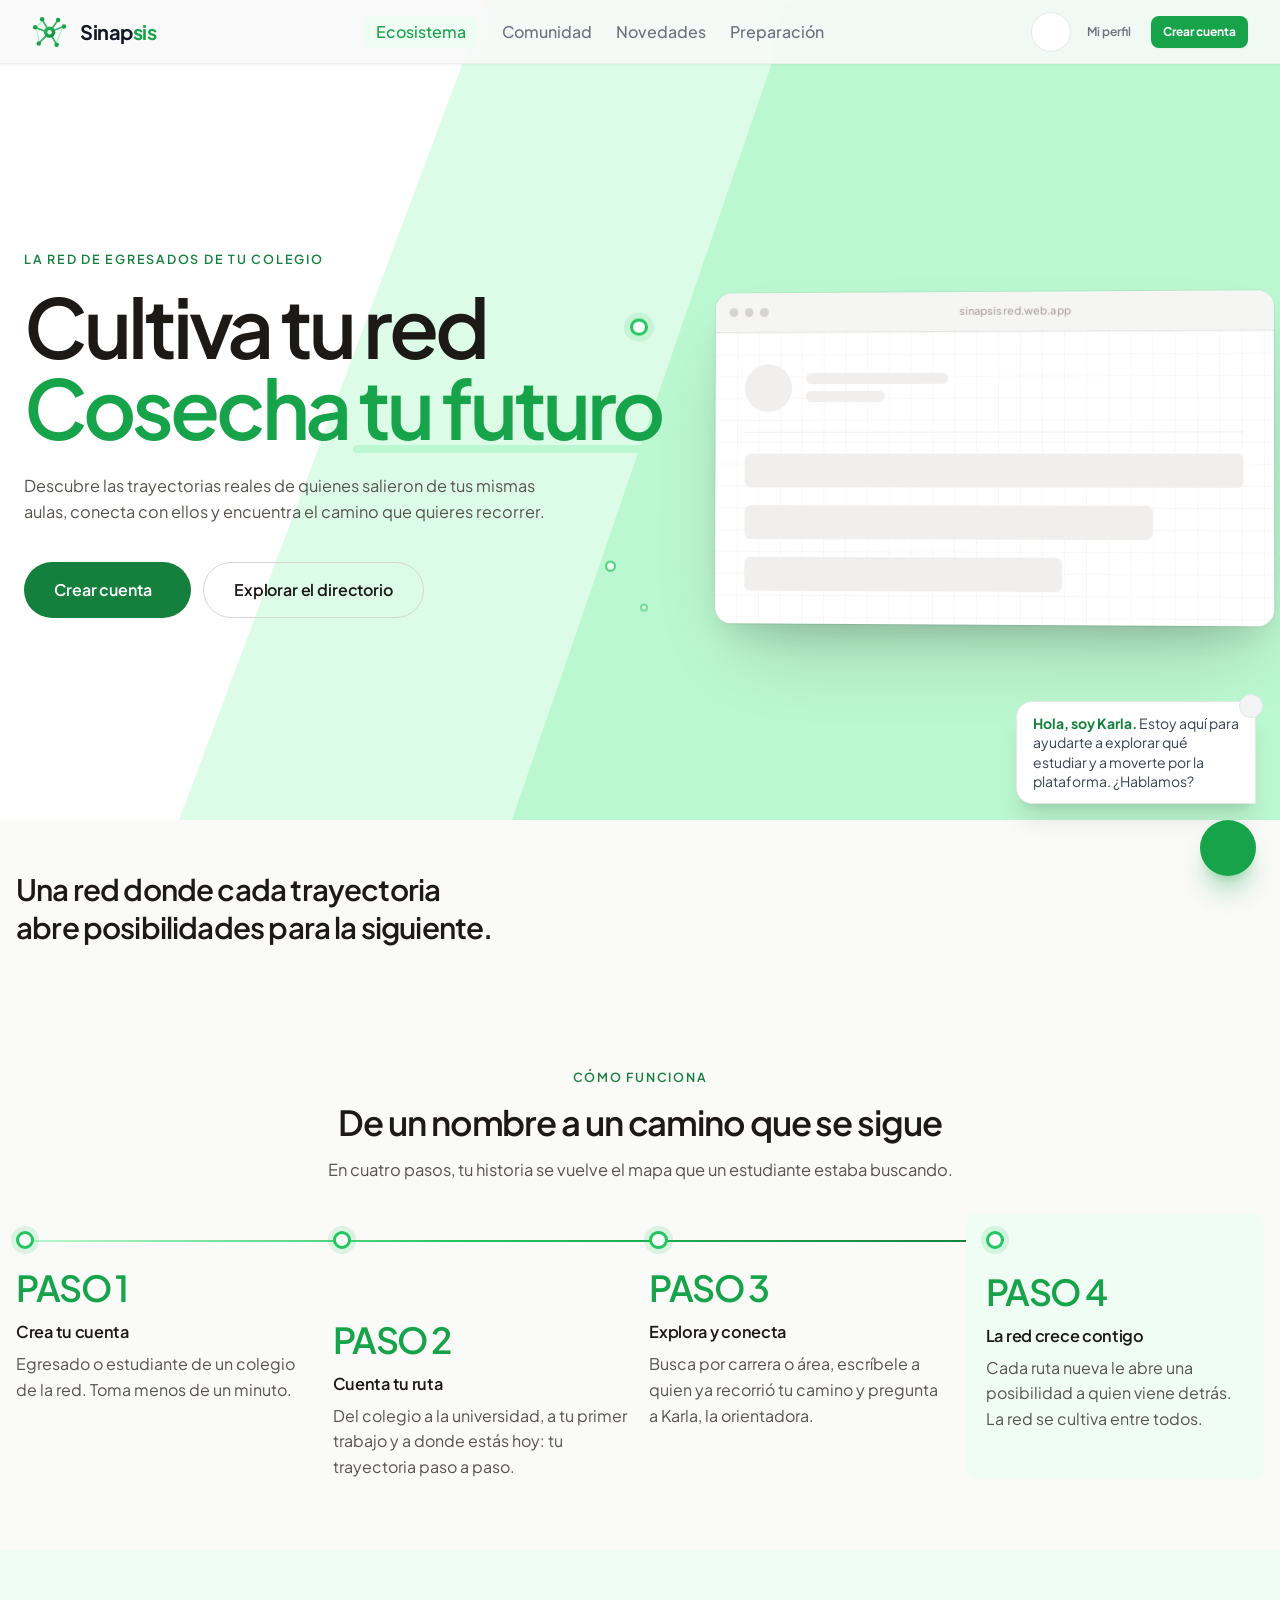
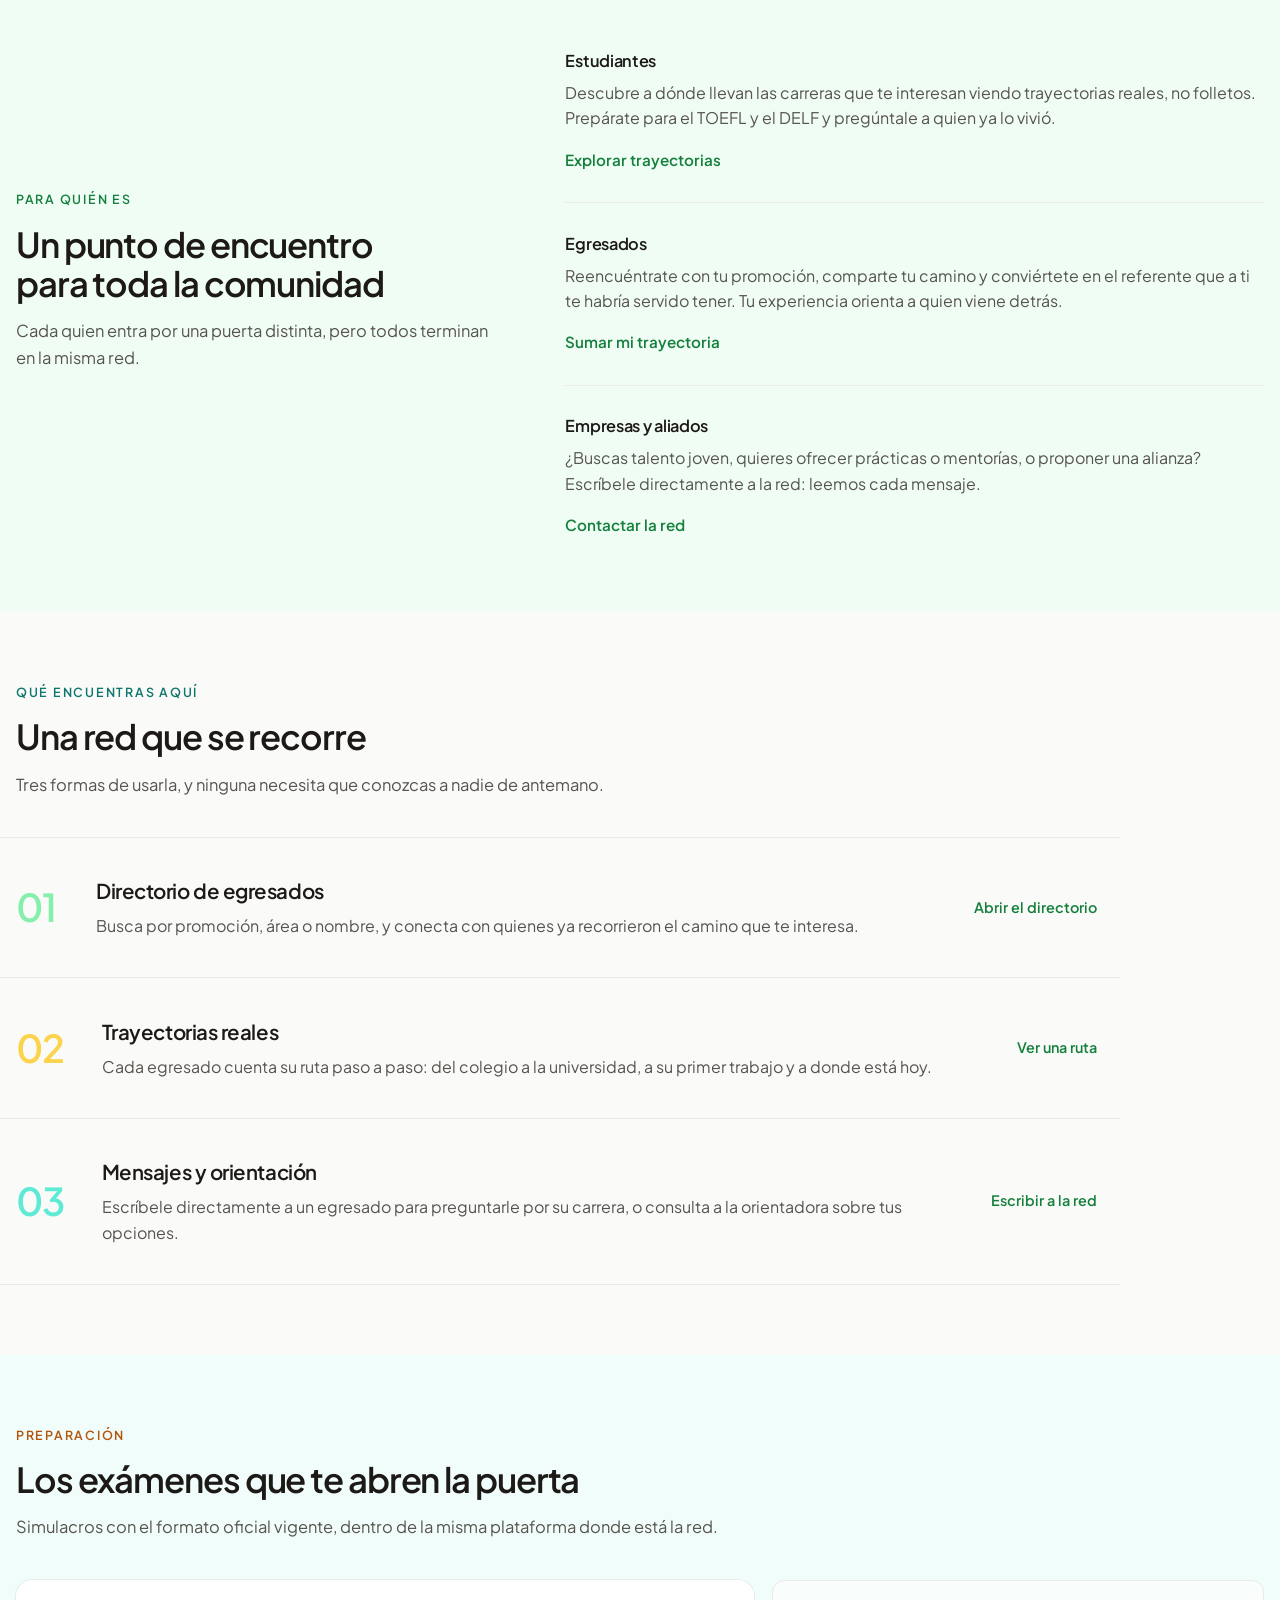
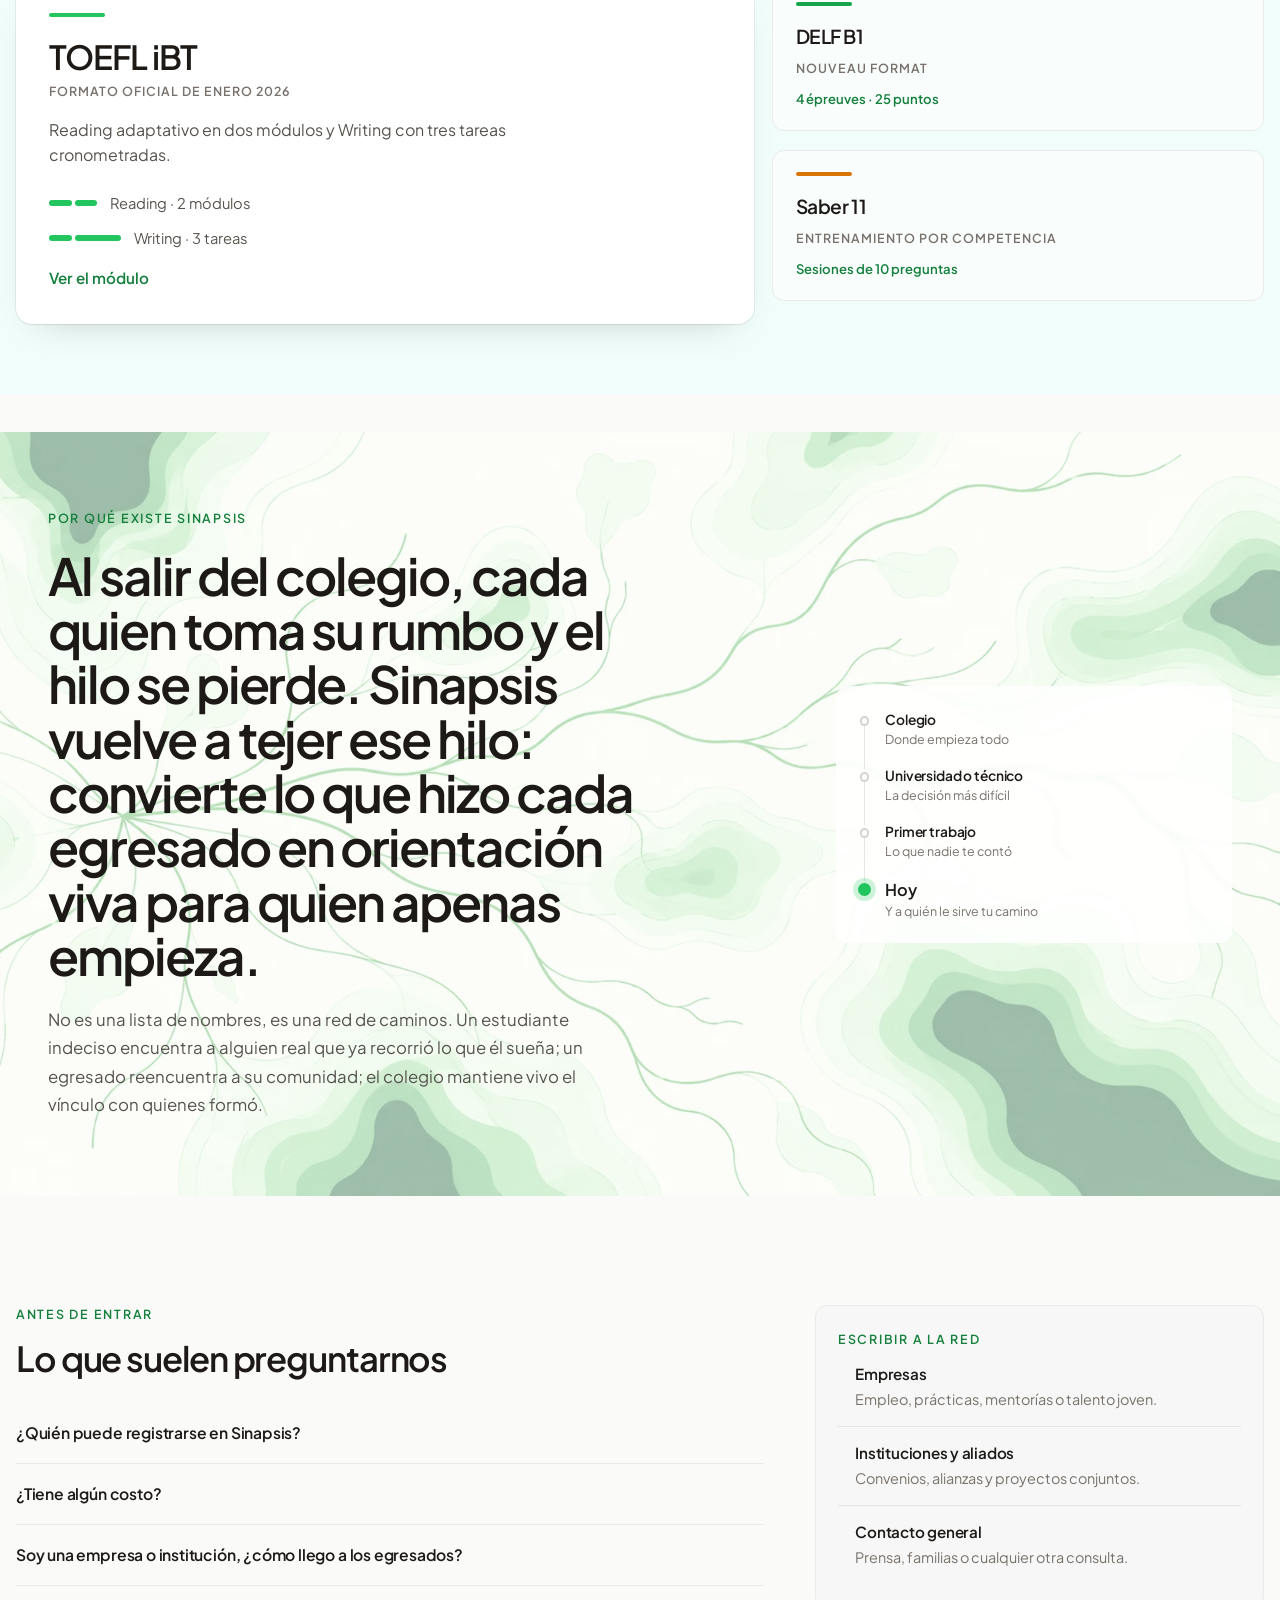
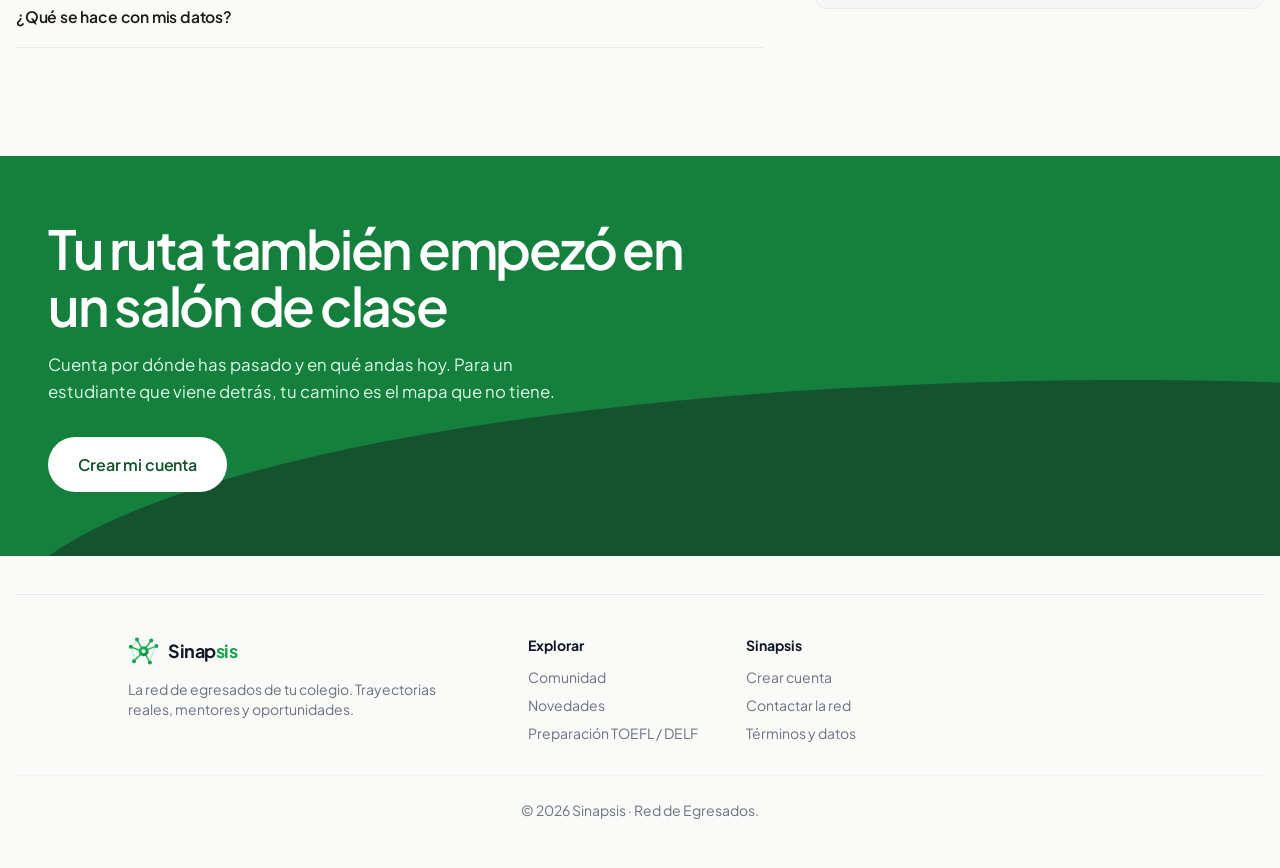
==== index.html @ 51dff278 "Portada: el modo oscuro deja de mezclar dos temperaturas Medido en produccion, no deducido. El hero " ====
<!DOCTYPE html>
<html lang="es">
<head>
    <meta charset="UTF-8">
    <meta name="viewport" content="width=device-width, initial-scale=1.0">
    <title>Sinapsis | Ecosistema de Egresados</title>
    <link rel="icon" type="image/svg+xml" href="logo.svg">
    <link rel="apple-touch-icon" href="logo.svg">
    <meta name="description" content="La red de egresados de tu colegio: trayectorias reales, mentores y oportunidades para estudiantes y egresados.">
    <meta name="theme-color" content="#16a34a">
    <meta property="og:type" content="website">
    <meta property="og:site_name" content="Sinapsis">
    <meta property="og:title" content="Sinapsis | Ecosistema de Egresados">
    <meta property="og:description" content="Cultiva tu red, cosecha tu futuro. Trayectorias reales de egresados: del colegio a donde están hoy.">
    <meta property="og:url" content="https://sinapsisred.web.app/">
    <meta property="og:image" content="https://images.unsplash.com/photo-1522071820081-009f0129c71c?auto=format&fit=crop&w=1200&q=80">
    <meta name="twitter:card" content="summary_large_image">
    <!-- El apretón de manos con estos tres dominios se adelanta al parseo: son
         los que sirven la tipografía, los iconos y los datos, y hacerlo aquí
         ahorra el tiempo de conexión cuando de verdad se piden. -->
    <link rel="preconnect" href="https://fonts.gstatic.com" crossorigin>
    <link rel="preconnect" href="https://firestore.googleapis.com" crossorigin>
    <link rel="preconnect" href="https://unpkg.com" crossorigin>
    <link href="https://fonts.googleapis.com/css2?family=Plus+Jakarta+Sans:wght@300;400;500;600;700;800&display=swap" rel="stylesheet">
    <!-- defer: sin él, este script frena el parseo del HTML y retrasa la primera
         pintada. Los iconos son decorativos, pueden llegar un instante después. -->
    <script src="https://unpkg.com/@phosphor-icons/web" defer></script>
    <style>
        body { background-color: #fafaf9; }
        .glass-nav { background: rgba(250,250,249,0.85); backdrop-filter: blur(16px); border-bottom: 1px solid rgba(231,229,228,0.6); }
        .hide-scrollbar::-webkit-scrollbar { display: none; }
        .hide-scrollbar { -ms-overflow-style: none; scrollbar-width: none; }

        /* ─────────────────────────────────────────────────────────────────
           PORTADA — hero a sangre. Estilos locales a propósito: las otras 10
           páginas comparten tailwind.css y renderNav(), así que todo lo de
           aquí vive en este <style> y no puede afectarlas. Prefijo .hp-.
           ───────────────────────────────────────────────────────────────── */

        /* La nav sobre el hero: transparente arriba, glass al desplazarse. Solo se
           aplica cuando la portada le pone la clase (ver el script) y solo de
           1024 px para arriba: en móvil el hero le pasa las celdas oscuras por
           debajo y el logo se cruzaba con los nombres. Ahí la barra se queda con
           su fondo de siempre. */
        @media (min-width: 1024px) {
            .glass-nav.hp-nav { background: transparent; backdrop-filter: none; border-bottom-color: transparent; box-shadow: none; transition: background .25s ease, backdrop-filter .25s ease, border-color .25s ease; }
            .glass-nav.hp-nav.hp-nav-scrolled { background: rgba(255,255,255,.88); backdrop-filter: blur(16px); border-bottom-color: rgba(231,229,228,.7); }
            html.dark .glass-nav.hp-nav.hp-nav-scrolled { background: rgba(28,25,23,.88); border-bottom-color: rgba(68,64,60,.7); }
        }

        .hp-hero { background: #fff; position: relative; overflow: hidden; }
        .hp-hero-grid { display: grid; position: relative; }
        html.dark .hp-hero { background: #1c1917; }

        /* El texto arranca donde arranca el contenido del resto de la página
           (el max-w-7xl centrado). Aquí sí se puede usar vw porque solo alimenta
           un padding: no fija el ancho de nada, así que aunque la barra de
           desplazamiento se cuente de más no aparece scroll horizontal. */
        .hp-texto { padding-inline: max(1.5rem, calc((100vw - 80rem) / 2 + 1rem)); padding-block: 6.5rem 2.5rem; position: relative; z-index: 2; }
        @media (min-width: 1024px) { .hp-texto { padding-right: 2rem; padding-block: 6rem 3rem; } }
        .hp-titulo { margin-top: 1.1rem; }
        .hp-entrada { margin-top: 1.6rem; }
        .hp-acciones { margin-top: 2.2rem; display: flex; flex-wrap: wrap; gap: .75rem; }
        .hp-social { margin-top: 2.4rem; display: flex; align-items: center; gap: 1rem; }

        /* Los rótulos iban en gris y era buena parte de lo «apagado»: son el
           primer texto de cada sección y no aportaban una gota de color. */
        .hp-kicker { font-size: .78rem; font-weight: 600; letter-spacing: .14em; text-transform: uppercase; color: #15803d; }
        html.dark .hp-kicker { color: #4ade80; }

        /* El H1 domina de lejos: era clamp(2.5-4rem) y competía con los títulos
           de sección (2.6rem). Ahora hay una diferencia evidente de escala, que
           es lo que crea el punto focal al abrir la página. */
        .hp-titulo { font-size: clamp(2.15rem, 6.4vw, 6rem); font-weight: 600; line-height: .98; letter-spacing: -.05em; color: #1c1917; text-wrap: balance; }
        /* Una línea gráfica bajo la palabra clave: destaca sin degradado ni
           segundo color en el texto. */
        .hp-subrayado { position: relative; }
        @media (min-width: 640px) { .hp-subrayado { white-space: nowrap; } }
        .hp-subrayado::after { content: ''; position: absolute; left: .06em; right: .06em; bottom: .06em; height: .09em;
                               background: #bbf7d0; border-radius: 999px; z-index: -1; }
        html.dark .hp-titulo { color: #fafaf9; }
        .hp-titulo em { font-style: normal; color: #16a34a; }
        html.dark .hp-titulo em { color: #4ade80; }

        .hp-entrada { font-size: clamp(1.02rem, 1.15vw, 1.2rem); line-height: 1.65; color: #57534e; font-weight: 400; max-width: 34rem; }
        html.dark .hp-entrada { color: #d6d3d1; }

        /* Botones tipo píldora. La sombra es neutra y corta: el verde saturado
           bajo el botón era parte de lo que delataba la portada anterior. */
        .hp-cta { display: inline-flex; align-items: center; justify-content: center; gap: .55rem; padding: .95rem 1.9rem; min-height: 44px; border-radius: 999px; font-weight: 600; font-size: 1rem; letter-spacing: -.01em; transition: transform .2s cubic-bezier(.16,1,.3,1), background-color .2s ease, border-color .2s ease; }
        .hp-cta:focus-visible { outline: 3px solid #15803d; outline-offset: 3px; }
        .hp-cta-1 { background: #15803d; color: #fff; }
        .hp-cta-1:hover { background: #166534; transform: translateY(-2px); }
        .hp-cta-2 { background: transparent; color: #1c1917; border: 1px solid #d6d3d1; }
        .hp-cta-2:hover { border-color: #1c1917; background: #f5f5f4; transform: translateY(-2px); }
        html.dark .hp-cta-2 { color: #fafaf9; border-color: #57534e; }
        html.dark .hp-cta-2:hover { border-color: #fafaf9; }

        /* Mosaico de caras reales. El alto se reserva desde el CSS (aspect-ratio
           + fondo) para que llenarlo con datos de Firestore no mueva la página. */
        /* ── El lado visual: el producto, en una ventana ─────────────────── */

        /* Este fondo era un gris verdoso casi apagado y dejaba el hero sin una
           gota de color. Ahora es verde de marca de verdad, plano: el color lo
           pone un bloque, no un degradado ni un resplandor. */
        /* PLANO 0 — el color no es una columna: es una forma diagonal de gran
           escala que cruza el hero por detrás de todo.
           ⚠️ Solo de 1024px para arriba. En móvil no hay dos columnas y el corte
           caía sobre el título, dejándolo ilegible; ahí el color va debajo,
           detrás de la ventana. */
        .hp-hero::before, .hp-hero::after { content: ''; position: absolute; inset: 0; pointer-events: none; }
        .hp-hero::before { background: #dcfce7; clip-path: polygon(0 46%, 100% 34%, 100% 100%, 0 100%); }
        .hp-hero::after  { background: #bbf7d0; clip-path: polygon(0 66%, 100% 56%, 100% 100%, 0 100%); }
        html.dark .hp-hero::before { background: #14261a; }
        html.dark .hp-hero::after { background: #172e1f; }
        @media (min-width: 1024px) {
            .hp-hero::before { clip-path: polygon(38% 0, 100% 0, 100% 100%, 14% 100%); }
            .hp-hero::after  { clip-path: polygon(62% 0, 100% 0, 100% 100%, 40% 100%); }
        }

        .hp-visual { position: relative; display: flex; align-items: center; justify-content: center; padding: 0 1.25rem 3.5rem; }

        @media (min-width: 1024px) {
            /* La columna del texto pesa algo más que la visual: con 50/50 el
               título se partía en tres líneas. */
            .hp-hero-grid { min-height: min(820px, calc(100dvh - 4rem)); grid-template-columns: repeat(12, 1fr); align-items: center; }
            /* Texto y ventana COMPARTEN las columnas 7 y 8: ahí es donde se
               cruzan y donde la composición deja de ser dos mitades. */
            .hp-hero-grid > .hp-texto { grid-column: 1 / 9; grid-row: 1; z-index: 2; }
            .hp-hero-grid > .hp-visual { grid-column: 7 / -1; grid-row: 1; z-index: 1; }
            /* La ventana baja un poco respecto al centro óptico y sangra por la
               derecha: se ve que hay más producto del que cabe en pantalla. */
            .hp-visual { height: 100%; padding: 6rem 1.5rem 3rem 0; align-items: center; justify-content: flex-end;
                         transform: translateY(3%); }
        }

        /* El parallax lo lleva el contenedor: la ventana usa su transform para la
           perspectiva y escribir ahí el desplazamiento se la comería. */
        .hp-ventana-envoltura { width: 100%; display: flex; justify-content: center; position: relative;
                                transform: translateY(var(--py, 0px)); will-change: transform; }
        /* Nodos sueltos: cosen la ventana con el fondo. Decorativos, sin foco ni
           lectura por parte de un lector de pantalla. */
        .hp-nodo-suelto { position: absolute; border-radius: 999px; background: #fff; border: 3px solid #22c55e;
                          box-sizing: border-box; pointer-events: none; display: none; }
        @media (min-width: 1024px) { .hp-nodo-suelto { display: block; } }
        .hp-nodo-suelto[data-n="1"] { width: 1.1rem; height: 1.1rem; top: 8%; left: -1.6rem; box-shadow: 0 0 0 6px rgba(34,197,94,.12); }
        .hp-nodo-suelto[data-n="2"] { width: .7rem; height: .7rem; bottom: 16%; left: -3.2rem; border-width: 2px; opacity: .75; }
        .hp-nodo-suelto[data-n="3"] { width: .5rem; height: .5rem; bottom: 4%; left: -1rem; border-width: 2px; opacity: .5; }
        html.dark .hp-nodo-suelto { background: #1c1917; }

        .hp-ventana {
            width: 100%; max-width: 30rem; border-radius: 16px; overflow: hidden; background: #fff;
            /* Sombra en tres capas: contacto, difusa y una línea de 1px que hace
               de borde. Una sola sombra grande es lo que da aspecto de plantilla. */
            box-shadow: 0 1px 1px rgba(12,10,9,.04), 0 18px 36px -12px rgba(12,10,9,.14),
                        0 42px 80px -30px rgba(12,10,9,.22), 0 0 0 1px rgba(12,10,9,.05);
            /* La inclinación sale de dos variables para que el guion del ratón
               pueda moverlas sin pisar la animación de entrada ni la
               perspectiva: escribir `transform` entero desde JS se cargaría
               las dos cosas. */
            transform: perspective(2000px) rotateY(var(--ry, -4deg)) rotateX(var(--rx, 1deg)) translateY(var(--tz, 0));
            transform-origin: center center;
        }
        html.dark .hp-ventana { background: #221f1d; box-shadow: 0 18px 36px -12px rgba(0,0,0,.5), 0 48px 90px -30px rgba(0,0,0,.6), 0 0 0 1px rgba(250,250,249,.07); }
        @media (max-width: 1023px) { .hp-ventana { transform: none; max-width: 28rem; margin: 0 auto; } }
        @media (min-width: 1024px) { .hp-ventana { max-width: 31rem; } }
        @media (min-width: 1280px) { .hp-ventana { max-width: 35rem; } }
        /* Sangra por la derecha: se ve que el producto sigue fuera del encuadre. */
        @media (min-width: 1024px) { .hp-ventana-envoltura { justify-content: flex-end; margin-right: -1rem; } }
        @media (min-width: 1440px) { .hp-ventana-envoltura { margin-right: 0; } }

        .hp-ventana-barra { display: flex; align-items: center; gap: .4rem; padding: .7rem .9rem; background: #f5f5f4; border-bottom: 1px solid #e7e5e4; }
        html.dark .hp-ventana-barra { background: #1c1917; border-bottom-color: #332f2c; }
        .hp-punto { width: .55rem; height: .55rem; border-radius: 999px; background: #d6d3d1; }
        html.dark .hp-punto { background: #44403c; }
        .hp-ventana-url { margin-left: auto; margin-right: auto; font-size: .68rem; font-weight: 500; color: #a8a29e; letter-spacing: .01em; }

                /* Retícula mínima dentro del panel: da superficie de objeto sin
           competir con el contenido. */
        .hp-ventana-cuerpo { padding: 1.6rem 1.5rem 1.7rem; position: relative;
                             background-image: linear-gradient(to right, rgba(12,10,9,.028) 1px, transparent 1px),
                                               linear-gradient(to bottom, rgba(12,10,9,.028) 1px, transparent 1px);
                             background-size: 22px 22px; }
        html.dark .hp-ventana-cuerpo { background-image: linear-gradient(to right, rgba(250,250,249,.04) 1px, transparent 1px),
                                                         linear-gradient(to bottom, rgba(250,250,249,.04) 1px, transparent 1px); }
        @media (min-width: 1280px) { .hp-ventana-cuerpo { padding: 2rem 1.9rem 2.1rem; } }

        /* Cabecera de la ficha */
        .hp-ficha-cab { display: flex; align-items: center; gap: .85rem; padding-bottom: 1.25rem; border-bottom: 1px solid #f0efee; }
        html.dark .hp-ficha-cab { border-bottom-color: #332f2c; }
        .hp-ficha-avatar { width: 3rem; height: 3rem; border-radius: 999px; object-fit: cover; display: flex; align-items: center; justify-content: center;
                           background: #16a34a; color: #fff; font-size: .85rem; font-weight: 600; flex: none; }
        .hp-ficha-nombre { font-size: 1.02rem; font-weight: 600; letter-spacing: -.015em; color: #1c1917; line-height: 1.2; }
        html.dark .hp-ficha-nombre { color: #fafaf9; }
        .hp-ficha-promo { font-size: .76rem; font-weight: 500; color: #78716c; margin-top: .18rem; }
        html.dark .hp-ficha-promo { color: #a8a29e; }

        /* La trayectoria: lo que de verdad vende la plataforma. */
        .hp-ruta { list-style: none; margin: 1.25rem 0 0; padding: 0; position: relative; }
        .hp-ruta li { position: relative; padding: 0 0 1.15rem 1.6rem; }
        .hp-ruta li:last-child { padding-bottom: 0; }
        /* La línea la dibuja cada paso salvo el último: así no sobra por abajo. */
        .hp-ruta li:not(:last-child)::before { content: ''; position: absolute; left: .3rem; top: .95rem; bottom: -.1rem; width: 1px; background: #e7e5e4; }
        html.dark .hp-ruta li:not(:last-child)::before { background: #3f3a36; }
        .hp-ruta li::after { content: ''; position: absolute; left: 0; top: .32rem; width: .62rem; height: .62rem; border-radius: 999px;
                             background: #fff; border: 2px solid #d6d3d1; box-sizing: border-box; }
        html.dark .hp-ruta li::after { background: #221f1d; border-color: #57534e; }
        /* El paso de hoy: verde vivo con halo. Es el punto al que mira el ojo. */
                /* El hito actual manda sobre los demás: es el dato que cuenta la
           historia («llegó hasta aquí»). */
        .hp-ruta li[data-actual]::after { background: #22c55e; border-color: #22c55e; box-shadow: 0 0 0 5px rgba(34,197,94,.22);
                                          width: .8rem; height: .8rem; top: .26rem; left: -.09rem; }
        .hp-ruta li[data-actual] .hp-ruta-rol { font-size: 1.02rem; }
        .hp-ruta-rol { font-size: .86rem; font-weight: 600; color: #1c1917; letter-spacing: -.01em; line-height: 1.35; }
        html.dark .hp-ruta-rol { color: #fafaf9; }
        .hp-ruta-org { font-size: .78rem; color: #78716c; margin-top: .1rem; line-height: 1.4; }
        html.dark .hp-ruta-org { color: #a8a29e; }
        .hp-ruta-anio { font-size: .72rem; font-weight: 600; color: #78716c; letter-spacing: .06em; text-transform: uppercase; margin-top: .25rem; }
        /* El «HOY» en ámbar: el segundo color de la marca, en un solo punto y en
           el que más significa. Un acento vale cuando es escaso. */
        .hp-ruta li[data-actual] .hp-ruta-anio { color: #b45309; background: #fef3c7; border-radius: 999px;
                                                 padding: .12rem .5rem; display: inline-block; }
        html.dark .hp-ruta li[data-actual] .hp-ruta-anio { color: #fde68a; background: #422f06; }

        /* Esqueleto mientras llegan los datos: la ventana nunca se ve vacía y,
           sobre todo, ya ocupa el alto que ocupará la ficha. */
        .hp-esq-cab { display: flex; align-items: center; gap: .85rem; padding-bottom: 1.25rem; border-bottom: 1px solid #f0efee; }
        html.dark .hp-esq-cab { border-bottom-color: #332f2c; }
        .hp-esq { display: block; background: #f0efee; border-radius: 6px; animation: hpLatido 1.6s ease-in-out infinite; }
        html.dark .hp-esq { background: #2c2724; }
        .hp-esq-avatar { width: 3rem; height: 3rem; border-radius: 999px; flex: none; }
        .hp-esq-linea { height: .7rem; width: 9rem; }
        .hp-esq-corta { width: 5rem; margin-top: .45rem; }
        .hp-esq-pasos { margin-top: 1.35rem; display: flex; flex-direction: column; gap: 1.15rem; }
        .hp-esq-paso { height: 2.1rem; width: 100%; }
        .hp-esq-pasos .hp-esq-paso:nth-child(2) { width: 82%; }
        .hp-esq-pasos .hp-esq-paso:nth-child(3) { width: 64%; }
        @keyframes hpLatido { 0%, 100% { opacity: 1; } 50% { opacity: .55; } }
        @media (prefers-reduced-motion: reduce) { .hp-esq { animation: none; } }

        /* Prueba social: iniciales sobre un tono neutro. Los avatares por defecto
           (ui-avatars) asignan un color aleatorio por nombre — naranja, morado,
           rosa — y en fila, junto al verde de la marca, parecen de otra web. */
        .hp-inicial { width: 2.5rem; height: 2.5rem; border-radius: 999px; display: flex; align-items: center; justify-content: center; font-size: .72rem; font-weight: 600; letter-spacing: .02em; background: #16a34a; color: #fff; border: 2px solid #fff; }
        .hp-inicial-mas { background: #e7e5e4; color: #57534e; }
        html.dark .hp-inicial { border-color: #1c1917; background: #57534e; }
        html.dark .hp-inicial-mas { background: #292524; color: #d6d3d1; }
        /* Un acento por sección: el rótulo cambia de color según el bloque, así
           la página tiene gama y no un solo verde repetido nueve veces. */
        .hp-kicker[data-acento="ambar"] { color: #b45309; }
        html.dark .hp-kicker[data-acento="ambar"] { color: #fbbf24; }
        .hp-kicker[data-acento="teal"] { color: #0f766e; }
        html.dark .hp-kicker[data-acento="teal"] { color: #5eead4; }

        .hp-social-linea { font-size: .9rem; color: #78716c; }
        html.dark .hp-social-linea { color: #a8a29e; }

        /* ── Sistema del resto de la portada ─────────────────────────────────
           El hero no puede ser lo único cuidado: si abajo siguen las tarjetas
           gordas de siempre, la página se lee como dos webs pegadas. Mismo
           peso (600, no 800), mismo radio, misma sombra y un ritmo vertical
           único en vez de cinco paddings distintos. */

        /* El límite de ancho vive en cada sección, no en el contenedor: así las
           que llevan color pueden llegar al borde de la pantalla y el resto
           sigue alineado con el hero. */
        .hp-seccion { padding-block: clamp(3rem, 5.5vw, 5rem); }
        .hp-interior { max-width: 80rem; margin-inline: auto; width: 100%; }

        /* A sangre: el -1rem anula el padding del <main>, que es de 1rem. Con
           márgenes en vw la barra de desplazamiento se cuenta de más y aparece
           scroll horizontal; con este, no puede pasar. */
        .hp-a-sangre { margin-inline: -1rem; }
        /* Dentro del bloque de color, el texto vuelve a alinearse con el resto
           de la página en vez de pegarse al borde de la pantalla. */
        .hp-a-sangre > .hp-interior { padding-inline: clamp(1.25rem, 4vw, 3rem); }
        .hp-seccion.hp-a-sangre > .hp-interior { padding-inline: 1rem; }
        /* El bloque de historias lo pinta historias.js: su sección interior
           necesita el mismo margen lateral que las demás franjas de color. */
        #historias-section.hp-a-sangre > .hp-seccion > .hp-interior { padding-inline: 1rem; }
        .hp-cab { max-width: 44rem; margin: 0 auto clamp(1.75rem, 3vw, 2.75rem); text-align: center; }
                /* Tres niveles, no uno: momento principal, sección de apoyo y fila.
           Antes todos los títulos median lo mismo y por eso ningún bloque
           dominaba sobre los demás. */
        .hp-h2 { font-size: clamp(1.75rem, 2.7vw, 2.3rem); font-weight: 600; letter-spacing: -.032em; line-height: 1.13; color: #1c1917; text-wrap: balance; }
        .hp-h2-momento { font-size: clamp(2.3rem, 4.4vw, 3.9rem); letter-spacing: -.042em; line-height: 1.05; }
        html.dark .hp-h2 { color: #fafaf9; }
        .hp-sub { margin-top: .95rem; font-size: 1.03rem; line-height: 1.62; color: #57534e; }
        html.dark .hp-sub { color: #d6d3d1; }

        /* ── Composición ─────────────────────────────────────────────────
           Seis de ocho secciones tenían el MISMO esqueleto: rótulo, título y
           subtítulo centrados, contenido debajo. Bajando sin leer, la página
           entera parecía el mismo bloque repetido. Estas variantes existen
           para que cada sección se lea distinta de un vistazo. */

        /* A la izquierda, a lo ancho: el título ancla la sección al margen. */
        .hp-cab-izq { max-width: 46rem; margin-inline: 0; text-align: left; }
        .hp-cab-junta { margin-bottom: 1.5rem; }
        .hp-cab-izq .hp-sub { margin-inline: 0; }

        /* Partida: el título se queda a un lado mientras el contenido pasa. */
        .hp-partida { display: grid; gap: clamp(1.75rem, 3.5vw, 3.5rem); align-items: start; }
        @media (min-width: 900px) {
            .hp-partida { grid-template-columns: minmax(0, .82fr) minmax(0, 1.18fr); gap: clamp(2.5rem, 5vw, 5rem); }
            .hp-partida > .hp-cab { position: sticky; top: 8rem; margin-bottom: 0; align-self: center; }
        }
        .hp-partida > .hp-cab { max-width: 30rem; margin-inline: 0; text-align: left; }
        .hp-partida > .hp-cab .hp-sub { margin-inline: 0; }

        .hp-rejilla { display: grid; gap: 1.15rem; }
        @media (min-width: 640px) { .hp-rejilla-2 { grid-template-columns: repeat(2, 1fr); } }
        @media (min-width: 768px) { .hp-rejilla-3 { grid-template-columns: repeat(3, 1fr); } }
        @media (min-width: 1024px) { .hp-rejilla-4 { grid-template-columns: repeat(4, 1fr); } }

        /* Radio de 12px y una sola sombra suave, que aparece al pasar el cursor.
           Antes convivían seis radios distintos y sombras de color saturado. */
        .hp-card { position: relative; background: #fff; border: 1px solid #ebeae8; border-radius: 12px; padding: 1.75rem 1.6rem;
                   transition: transform .4s cubic-bezier(.16,1,.3,1), box-shadow .4s ease, border-color .4s ease; }
        /* Al pasar el cursor el borde se tiñe de marca: el color aparece cuando
           interactúas, en vez de estar siempre encendido. */
        .hp-card:hover { transform: translateY(-4px); box-shadow: 0 1px 2px rgba(12,10,9,.04), 0 14px 30px -18px rgba(12,10,9,.22), 0 0 0 1px rgba(12,10,9,.06); border-color: #d6d3d1; }
        html.dark .hp-card { background: #221f1d; border-color: #332f2c; }
        html.dark .hp-card:hover { border-color: #15803d; box-shadow: 0 14px 30px -14px rgba(0,0,0,.55); }


        .hp-enlace-texto { color: #15803d; font-weight: 600; border-bottom: 1px solid currentColor; }
        html.dark .hp-enlace-texto { color: #4ade80; }

        .hp-card-icono { font-size: 1.6rem; color: #15803d; line-height: 1; margin-bottom: 1.1rem; display: block; }
        html.dark .hp-card-icono { color: #4ade80; }
        /* Los iconos no van todos del mismo verde: rotan por la paleta de la
           marca y le dan a cada rejilla algo de vida. Se hace por posición, así
           que ningún HTML tiene que saber de colores. */
        .hp-rejilla > :nth-child(4n+2) .hp-card-icono { color: #d97706; }
        .hp-rejilla > :nth-child(4n+3) .hp-card-icono { color: #0d9488; }
        .hp-rejilla > :nth-child(4n+4) .hp-card-icono { color: #22c55e; }
        html.dark .hp-rejilla > :nth-child(4n+2) .hp-card-icono { color: #fbbf24; }
        html.dark .hp-rejilla > :nth-child(4n+3) .hp-card-icono { color: #86efac; }
        html.dark .hp-rejilla > :nth-child(4n+4) .hp-card-icono { color: #4ade80; }
        .hp-card-t { font-size: 1.02rem; font-weight: 600; letter-spacing: -.018em; color: #1c1917; line-height: 1.3; }
        html.dark .hp-card-t { color: #fafaf9; }
        .hp-card-p { font-size: 1rem; line-height: 1.6; color: #57534e; margin-top: .55rem; }
        html.dark .hp-card-p { color: #a8a29e; }

        /* ── Los cuatro pasos, dibujados como una trayectoria ────────────────
           No es un adorno: esta plataforma va precisamente de trayectorias, y
           es el mismo lenguaje del panel del hero. Da personalidad al bloque
           sin inventarse una forma que no signifique nada. */
        .hp-ruta-pasos { position: relative; }
        /* La línea que une los pasos. Va detrás de los nodos y no llega a los
           extremos, para que no se vea cortada. */
        .hp-ruta-pasos::before { content: ''; position: absolute; left: .5rem; right: calc(25% - 2.4rem); top: 1.1rem; height: 2px;
                                 background: linear-gradient(to right, #bbf7d0, #22c55e 45%, #15803d); display: none; }
        @media (min-width: 1024px) { .hp-ruta-pasos::before { display: block; } }
        html.dark .hp-ruta-pasos::before { background: linear-gradient(to right, #14532d, #22c55e, #14532d); }

        /* El `padding-left` es el CARRIL de la línea vertical y del nodo. Sin él
           el contenido empieza en 0 y la línea —que va en left:.53rem— cruza el
           texto por encima: en un celular se leía «uenta tu ruta», «el colegio
           a la universidad», con una raya verde partiendo la primera letra de
           cada párrafo. Solo ocurría por debajo de 1024 px, que es donde esta
           línea existe (arriba la ruta es horizontal y se oculta), así que en
           escritorio no se veía y la revisión móvil de julio no lo alcanzó:
           esta portada es de agosto. Medido y corregido el 2026-08-06. */
        .hp-paso { position: relative; padding-top: 3.2rem; padding-left: 2rem; transition: background-color .3s ease; }
        /* En móvil la línea baja en vertical de un nodo al siguiente: sin ella
           los pasos quedan como cuatro círculos sueltos, no como una ruta. */
        .hp-paso:not(:last-child)::after { content: ''; position: absolute; left: .53rem; top: 2rem; bottom: -1.5rem; width: 2px;
                                           background: linear-gradient(to bottom, #22c55e, #bbf7d0); }
        html.dark .hp-paso:not(:last-child)::after { background: linear-gradient(to bottom, #22c55e, #14532d); }
        @media (min-width: 1024px) { .hp-paso:not(:last-child)::after { display: none; } }
        /* El nodo: mismo círculo que marca cada hito en la ficha del hero. */
        .hp-paso::before { content: ''; position: absolute; top: .55rem; left: 0; width: 1.15rem; height: 1.15rem; border-radius: 999px; z-index: 1;
                           background: #fff; border: 3px solid #22c55e; box-sizing: border-box; box-shadow: 0 0 0 5px rgba(34,197,94,.14); }
        @media (min-width: 1024px) { .hp-paso::before { left: 0; transform: none; } }
        html.dark .hp-paso::before { background: #1c1917; }

        /* El número, a gran escala y con poco contraste: hace de marca de
           posición en el recorrido sin robarle protagonismo al texto. */
        .hp-paso-n { font-size: clamp(1.9rem, 2.8vw, 2.6rem); font-weight: 600; letter-spacing: -.04em; color: #16a34a;
                     display: block; line-height: .85; margin-bottom: .9rem; }
        html.dark .hp-paso-n { color: #4ade80; }
        @media (min-width: 1024px) {
            /* Arriba la ruta es horizontal y la línea vertical no existe: el
               carril del móvil sobra y desalinearía las cuatro columnas. */
            .hp-paso { text-align: left; padding-left: 0; }
            /* Alterna el CONTENIDO, no el paso: si se desplaza el paso entero
               su nodo baja con él y la línea recta deja de tocarlo, con lo que
               el recorrido se ve partido. El nodo se queda en la línea. */
            .hp-paso:nth-child(even) .hp-paso-n { margin-top: 3.2rem; }
            /* El último se apoya en una superficie suave: es a donde lleva el
               recorrido. El relleno empieza bajo la línea, no la tapa. */
            .hp-paso:last-child { background: #f0fdf4; border-radius: 12px; padding: 2.6rem 1.25rem 1.4rem; margin-top: -.6rem; }
            html.dark .hp-paso:last-child { background: #10201a; }
            .hp-paso:last-child::before { top: 1.15rem; left: 1.25rem; }
            .hp-paso:last-child .hp-paso-n { margin-top: 1.4rem; }
        }

        .hp-enlace { display: inline-flex; align-items: center; gap: .4rem; margin-top: 1.1rem; font-size: .95rem; font-weight: 600; color: #15803d;
                     border-bottom: 1px solid transparent; transition: border-color .25s ease, gap .25s ease; }
        .hp-enlace:hover { border-bottom-color: currentColor; gap: .75rem; }
        html.dark .hp-enlace { color: #4ade80; }
        .hp-enlace i { transition: transform .25s cubic-bezier(.16,1,.3,1); }
        .hp-enlace:hover i { transform: translateX(4px); }

        /* ── La firma de la portada ──────────────────────────────────────────
           Lo que funciona del hero —fondo verde claro con un corte diagonal y
           un panel blanco flotando encima— se repite aquí. Fuera el verde casi
           negro: era lo que apagaba las secciones de abajo. */
        .hp-lienzo { position: relative; overflow: hidden; border-radius: 16px; background: #dcfce7;
                     padding: clamp(2rem, 4.5vw, 3.5rem); }
        /* De lado a lado: sin esquinas redondeadas ni bordes laterales, solo el
           corte horizontal arriba y abajo. Es lo que hace que el color se lea
           como una franja de la página y no como una caja de color. */
        /* El margen lateral lo pone SOLO el interior: si lo ponen los dos, el
           texto queda más adentro que el del resto de la página. */
        .hp-lienzo.hp-a-sangre, .hp-cierre.hp-a-sangre { border-radius: 0; padding-inline: 0; }
        .hp-seccion-plana { padding-block: 0; margin-block: clamp(1.5rem, 3vw, 2.5rem); }
        html.dark .hp-lienzo { background: #14261a; }
        .hp-lienzo::after { content: ''; position: absolute; inset: 0; background: #bbf7d0;
                            clip-path: polygon(0 58%, 100% 30%, 100% 100%, 0% 100%); pointer-events: none; }
        html.dark .hp-lienzo::after { background: #172e1f; }
        .hp-lienzo > * { position: relative; z-index: 1; }


        .hp-kicker-claro { color: #15803d; }
        html.dark .hp-kicker-claro { color: #4ade80; }
        .hp-frase { margin-top: 1.25rem; font-size: clamp(1.35rem, 2.4vw, 2rem); font-weight: 600; letter-spacing: -.025em; line-height: 1.32; color: #1c1917; }
        html.dark .hp-frase { color: #fafaf9; }
        .hp-frase-pie { margin-top: 1.5rem; font-size: 1.02rem; line-height: 1.68; color: #57534e; }
        html.dark .hp-frase-pie { color: #a8a29e; }

        /* Banda de cifras (oculta hasta cruzar el umbral de rutas completas). */
        .hp-cifras { display: grid; grid-template-columns: repeat(2, 1fr); gap: 2rem 1.5rem; }
        @media (min-width: 768px) { .hp-cifras { grid-template-columns: repeat(4, 1fr); } }
        .hp-cifra { font-size: clamp(2rem, 3.4vw, 2.9rem); font-weight: 600; letter-spacing: -.03em; color: #14532d; line-height: 1; }
        html.dark .hp-cifra { color: #fafaf9; }
        .hp-cifra-etq { margin-top: .55rem; font-size: .78rem; font-weight: 600; letter-spacing: .1em; text-transform: uppercase; color: #15803d; }
        html.dark .hp-cifra-etq { color: #4ade80; }

        /* ── Cada sección con su propio tratamiento ──────────────────────────
           Repetir el mismo lienzo cinco veces cansaba, y meter un panel dentro
           del lienzo era caja dentro de caja: justo el vicio que ya se midió en
           este sitio. Aquí el contenido se sostiene con líneas, números y
           color, y la caja solo se queda donde tiene una función (una tarjeta
           de historia se pulsa; un párrafo no). */

        /* Columnas separadas por una línea, sin recuadro. */
        .hp-columnas { gap: 0; }
        /* Apiladas: al ir al lado del título, las tres se leen como una lista
           de públicos, no como tres tarjetas en fila. */
        .hp-apiladas > * + * { border-top: 1px solid #ebeae8; padding-top: 1.6rem; margin-top: 1.6rem; }
        html.dark .hp-apiladas > * + * { border-top-color: #332f2c; }
        .hp-apiladas .hp-columna { padding: .75rem 0 .25rem; border-left: 0; }
        .hp-apiladas .hp-card-icono { font-size: 1.6rem; }
        .hp-columna { padding: .75rem 0 .25rem; }
        @media (min-width: 768px) {
            .hp-columna { padding: .75rem 2rem .25rem; border-left: 1px solid #ebeae8; }
            .hp-columna:first-child { padding-left: 0; border-left: 0; }
            .hp-columna:last-child { padding-right: 0; }
            html.dark .hp-columna { border-left-color: #332f2c; }
        }
        @media (max-width: 767px) {
            .hp-columna + .hp-columna { border-top: 1px solid #ebeae8; padding-top: 1.75rem; margin-top: 1.75rem; }
            html.dark .hp-columna + .hp-columna { border-top-color: #332f2c; }
        }
        .hp-columna .hp-card-icono { font-size: 1.9rem; line-height: 1.25; }

        /* Lista numerada: el número hace de ancla visual y sustituye a la caja. */
        .hp-lista { max-width: 68rem; margin: 0; }
        .hp-fila { display: flex; align-items: center; gap: clamp(1.25rem, 3vw, 2.5rem); padding: clamp(1.75rem, 3vw, 2.6rem) 0; border-top: 1px solid #ebeae8; }
        .hp-fila:last-child { border-bottom: 1px solid #ebeae8; }
        html.dark .hp-fila { border-top-color: #332f2c; }
        html.dark .hp-fila:last-child { border-bottom-color: #332f2c; }
                /* Número de gran formato y bajo contraste: ancla la fila sin dominarla. */
        .hp-fila-n { font-size: clamp(1.8rem, 3vw, 2.6rem); font-weight: 600; color: #86efac; letter-spacing: -.035em;
                     flex: none; width: auto; min-width: 2.6rem; line-height: 1; }
        /* Estaba en #2a3a30: 1,48 de contraste sobre el fondo, o sea invisible
           — y no era una decisión de bajo contraste, era un olvido: el 02
           (ámbar) y el 03 (teal) de abajo se quedaron con su color claro, así
           que de los tres números solo desaparecía uno. El «bajo contraste» de
           esta portada tiene suelo de 3:1. */
        html.dark .hp-fila-n { color: #4ade80; }
        .hp-fila:nth-child(2) .hp-fila-n { color: #fcd34d; }
        .hp-fila:nth-child(3) .hp-fila-n { color: #5eead4; }
        .hp-fila:nth-child(2):hover .hp-fila-icono { color: #d97706; }
        .hp-fila:nth-child(3):hover .hp-fila-icono { color: #0d9488; }
        .hp-fila-icono { transition: transform .35s cubic-bezier(.16,1,.3,1), color .3s ease; }
        .hp-fila-txt { flex: 1; min-width: 0; }
        .hp-fila-t { font-size: clamp(1.15rem, 1.6vw, 1.45rem); font-weight: 600; letter-spacing: -.022em; color: #1c1917; }
        html.dark .hp-fila-t { color: #fafaf9; }
        .hp-fila-p { font-size: 1rem; line-height: 1.6; color: #57534e; margin-top: .4rem; }
        html.dark .hp-fila-p { color: #a8a29e; }
        .hp-fila-icono { display: none; }
        /* La columna derecha era un icono suelto con 200 px de aire a su
           izquierda. Ahora es el destino al que lleva la fila. */
        .hp-fila-ir { display: none; align-items: center; gap: .45rem; flex: none; font-size: .9rem; font-weight: 600;
                      color: #15803d; white-space: nowrap; transition: gap .25s ease; }
        @media (min-width: 900px) { .hp-fila-ir { display: inline-flex; } }
        .hp-fila:hover .hp-fila-ir { gap: .7rem; }
        html.dark .hp-fila-ir { color: #4ade80; }
        .hp-fila-ir i { transition: transform .25s cubic-bezier(.16,1,.3,1); }
        .hp-fila:hover .hp-fila-ir i { transform: translateX(3px); }
        html.dark .hp-fila-icono { color: #4ade80; }

        /* ── Al pasar el cursor ──────────────────────────────────────────────
           Todo lo que reacciona lo hace con transform y color, nunca moviendo
           la maquetación: un elemento que empuja a los de al lado al pasar por
           encima se siente roto, no vivo. */
        .hp-fila { transition: background-color .3s ease, transform .35s cubic-bezier(.16,1,.3,1), border-color .3s ease; margin-inline: -1rem; padding-inline: 1rem; }
        .hp-fila:hover { background: #f4faf6; }
        html.dark .hp-fila:hover { background: #1a201c; }
        .hp-fila-n, .hp-fila-icono { transition: transform .35s cubic-bezier(.16,1,.3,1), color .3s ease; }
        .hp-fila:hover .hp-fila-n { transform: translateX(4px); color: #86efac; }
        .hp-fila:hover .hp-fila-icono { transform: scale(1.12); }

        .hp-columna .hp-card-icono, .hp-opcion .hp-card-icono { transition: transform .35s cubic-bezier(.16,1,.3,1); }
        .hp-columna:hover .hp-card-icono, .hp-opcion:hover .hp-card-icono { transform: translateY(-2px); }
        .hp-columna .hp-card-t, .hp-opcion .hp-card-t { transition: color .25s ease; }
        .hp-columna:hover .hp-card-t, .hp-opcion:hover .hp-card-t { color: #15803d; }
        html.dark .hp-columna:hover .hp-card-t, html.dark .hp-opcion:hover .hp-card-t { color: #4ade80; }
        .hp-columna:hover .hp-enlace, .hp-opcion:hover .hp-enlace { gap: .7rem; }

        /* Los pasos: el nodo se enciende cuando el cursor está en su columna. */
        .hp-paso::before { transition: transform .35s cubic-bezier(.16,1,.3,1), box-shadow .35s ease, background-color .3s ease; }
        .hp-paso:hover::before { transform: scale(1.2); background: #22c55e; }
        @media (min-width: 1024px) { .hp-paso:hover::before { transform: scale(1.2); } }
        .hp-paso .hp-card-icono { transition: transform .35s cubic-bezier(.16,1,.3,1); }
        .hp-paso:hover .hp-card-icono { transform: translateY(-2px); }

        /* La ventana sigue al cursor (ver el guion). La transición es corta: si
           es larga, la inclinación va por detrás del ratón y se siente pegajosa;
           al salir, una más lenta la devuelve a su sitio. */
        .hp-ventana { transition: transform .55s cubic-bezier(.16,1,.3,1), box-shadow .4s ease; }
        /* Al seguir al cursor la transición es corta y lineal: con una curva
           larga la inclinación va por detrás del ratón y se siente pegajosa. */
        .hp-ventana.hp-siguiendo { transition: transform .1s linear, box-shadow .4s ease; }
        @media (min-width: 1024px) {
            .hp-hero:hover .hp-ventana { box-shadow: 0 1px 1px rgba(12,10,9,.04), 0 28px 52px -14px rgba(20,83,45,.24),
                                                     0 70px 120px -34px rgba(20,83,45,.38), 0 0 0 1px rgba(12,10,9,.05); }
        }
        /* Cada hito de la trayectoria se ilumina por separado. */
        .hp-ruta li { transition: transform .3s cubic-bezier(.16,1,.3,1); }
        .hp-ruta li:hover { transform: translateX(4px); }
        .hp-ruta li::after { transition: transform .3s cubic-bezier(.16,1,.3,1), border-color .3s ease; }
        .hp-ruta li:hover::after { transform: scale(1.2); border-color: #22c55e; }

        /* Enlaces del pie: hoy solo cambiaban de color. */
        footer a, footer button { transition: color .25s ease, transform .25s cubic-bezier(.16,1,.3,1); display: inline-block; }
        footer a:hover, footer button:hover { transform: translateX(4px); }

        @media (prefers-reduced-motion: reduce) {
            .hp-fila:hover .hp-fila-n, .hp-fila:hover .hp-fila-icono,
            .hp-columna:hover .hp-card-icono, .hp-opcion:hover .hp-card-icono,
            .hp-paso:hover::before, .hp-paso:hover .hp-card-icono,
            .hp-ventana:hover, .hp-ruta li:hover, .hp-ruta li:hover::after,
            footer a:hover, footer button:hover { transform: none; }
        }

        /* Exámenes: una barra de color arriba y tipografía debajo. Ni caja ni
           columna con línea — otro recurso, para que la página no repita
           siempre el mismo gesto. */
        .hp-examen { display: block; padding-top: 1.35rem; transition: transform .35s cubic-bezier(.16,1,.3,1); }
        .hp-examen:hover { transform: translateY(-4px); }
        .hp-examen:focus-visible { outline: 2px solid #16a34a; outline-offset: 6px; }
        .hp-examen-barra { display: block; height: 4px; width: 3.5rem; border-radius: 999px; margin-bottom: 1.35rem;
                           transition: width .4s cubic-bezier(.16,1,.3,1); }
        .hp-examen:hover .hp-examen-barra { width: 100%; }
        .hp-examen-barra[data-tono="1"] { background: #22c55e; }
        .hp-examen-barra[data-tono="2"] { background: #16a34a; }
        .hp-examen-barra[data-tono="3"] { background: #d97706; }
        .hp-examen-n { font-size: clamp(1.35rem, 2vw, 1.75rem); font-weight: 600; letter-spacing: -.028em; color: #1c1917; line-height: 1.1; }
        html.dark .hp-examen-n { color: #fafaf9; }
        .hp-examen-nivel { font-size: .78rem; font-weight: 600; letter-spacing: .08em; text-transform: uppercase; color: #78716c; margin-top: .5rem; }
        .hp-examen-p { font-size: 1rem; line-height: 1.6; color: #57534e; margin-top: .85rem; }
        /* La estructura OFICIAL del examen, que no cambia. Deliberadamente no se
           publica cuántas preguntas tiene nuestro banco: eso sí cambia y la
           portada quedaría desactualizada sin que nadie se entere. */
        .hp-examen-dato { font-size: .82rem; font-weight: 600; color: #15803d; margin-top: .7rem; }
        html.dark .hp-examen-dato { color: #4ade80; }
        html.dark .hp-examen-p { color: #a8a29e; }

        /* Panel de preparación (§11): jerarquía dentro de la propia sección. */
        .hp-prep { display: grid; gap: 1.15rem; }
        @media (min-width: 900px) { .hp-prep { grid-template-columns: 1.5fr 1fr; align-items: start; } }
        .hp-prep-panel { display: block; background: #fff; border-radius: 16px; padding: clamp(1.6rem, 2.6vw, 2.4rem);
                         box-shadow: 0 1px 2px rgba(12,10,9,.04), 0 16px 36px -22px rgba(12,10,9,.22), 0 0 0 1px rgba(12,10,9,.05);
                         transition: transform .4s cubic-bezier(.16,1,.3,1), box-shadow .4s ease; }
        .hp-prep-panel:hover { transform: translateY(-4px); box-shadow: 0 1px 2px rgba(12,10,9,.05), 0 24px 48px -26px rgba(12,10,9,.28), 0 0 0 1px rgba(12,10,9,.06); }
        html.dark .hp-prep-panel { background: #221f1d; box-shadow: 0 16px 36px -22px rgba(0,0,0,.6), 0 0 0 1px rgba(250,250,249,.07); }
        .hp-prep-panel .hp-examen-barra { margin-bottom: 1.4rem; }
        .hp-prep-panel:hover .hp-examen-barra { width: 100%; }
        .hp-prep-n { font-size: clamp(1.7rem, 2.6vw, 2.3rem); font-weight: 600; letter-spacing: -.032em; color: #1c1917; line-height: 1.05; }
        html.dark .hp-prep-n { color: #fafaf9; }
        .hp-prep-p { font-size: 1rem; line-height: 1.6; color: #57534e; margin-top: 1rem; max-width: 34rem; }
        html.dark .hp-prep-p { color: #a8a29e; }

        /* Segmentos = partes oficiales del examen. NO es una barra de progreso:
           su ancho sale del número de módulos, no de un porcentaje inventado. */
        .hp-segmentos { list-style: none; margin: 1.5rem 0 0; padding: 0; display: flex; flex-direction: column; gap: .8rem; }
        .hp-segmentos li { display: flex; align-items: center; gap: .8rem; font-size: .92rem; color: #57534e; }
        html.dark .hp-segmentos li { color: #a8a29e; }
        .hp-seg { display: flex; gap: 3px; flex: none; }
        .hp-seg::before, .hp-seg::after { content: ''; width: 1.4rem; height: .4rem; border-radius: 3px; background: #22c55e; }
        .hp-seg[data-peso="3"]::after { width: 2.9rem; }

        .hp-prep-lado { display: grid; gap: 1.15rem; align-content: start; }
        @media (min-width: 640px) and (max-width: 899px) { .hp-prep-lado { grid-template-columns: 1fr 1fr; } }
        .hp-prep-otro { display: block; border: 1px solid #ebeae8; border-radius: 12px; padding: 1.35rem 1.4rem; background: rgba(255,255,255,.6);
                        transition: transform .35s cubic-bezier(.16,1,.3,1), border-color .3s ease, background-color .3s ease; }
        .hp-prep-otro:hover { transform: translateY(-3px); border-color: #d6d3d1; background: #fff; }
        html.dark .hp-prep-otro { border-color: #332f2c; background: rgba(34,31,29,.6); }
        .hp-prep-otro .hp-examen-barra { margin-bottom: 1rem; }
        .hp-prep-otro:hover .hp-examen-barra { width: 100%; }
        .hp-prep-otro-n { font-size: 1.2rem; font-weight: 600; letter-spacing: -.022em; color: #1c1917; }
        html.dark .hp-prep-otro-n { color: #fafaf9; }

        /* Opciones de contacto: una fila de enlaces con separador, no tres cajas. */
        .hp-opcion { text-align: left; font: inherit; width: 100%; cursor: pointer; background: none; border: 0;
                     padding: .75rem 0 .25rem; transition: transform .3s cubic-bezier(.16,1,.3,1); }
        .hp-opcion:hover { transform: translateY(-2px); }
        .hp-opcion:focus-visible { outline: 2px solid #16a34a; outline-offset: 4px; }
        @media (min-width: 768px) {
            .hp-opcion { padding: .75rem 2rem .25rem; border-left: 1px solid #ebeae8; }
            .hp-opcion:first-child { padding-left: 0; border-left: 0; }
            html.dark .hp-opcion { border-left-color: #332f2c; }
        }
        @media (max-width: 767px) {
            .hp-opcion + .hp-opcion { border-top: 1px solid #ebeae8; padding-top: 1.5rem; margin-top: 1.5rem; }
            html.dark .hp-opcion + .hp-opcion { border-top-color: #332f2c; }
        }

        /* Propósito: una cita a gran tamaño sobre la ilustración. */
        .hp-lienzo-cita { padding: clamp(3rem, 6vw, 6rem) clamp(1.75rem, 5vw, 4.5rem); background: #fbfdfb; }
        html.dark .hp-lienzo-cita { background: #14261a; }
        .hp-lienzo-cita .hp-frase { font-size: clamp(1.9rem, 4vw, 3.6rem); line-height: 1.06; letter-spacing: -.04em; }
        .hp-lienzo-cita .hp-frase-pie { font-size: 1.05rem; max-width: 34rem; }
        /* La ilustración sustituye al corte diagonal en este bloque. */
        .hp-lienzo-cita::after { display: none; }
        .hp-cita-grid { display: grid; gap: clamp(2rem, 4vw, 4rem); align-items: center; }
        @media (min-width: 900px) { .hp-cita-grid { grid-template-columns: minmax(0,1.3fr) minmax(0,.7fr); } }
        .hp-bloque-texto { max-width: 40rem; }
        /* La ruta de ejemplo se apoya en una superficie clara para leerse sobre
           la ilustración, sin taparla del todo. */
        .hp-ruta-tipo { background: rgba(255,255,255,.82); backdrop-filter: blur(2px); border-radius: 12px;
                        padding: 1.6rem 1.5rem 1.4rem; margin-top: 0; }
        html.dark .hp-ruta-tipo { background: rgba(34,31,29,.86); }
        .hp-ruta-tipo li { padding-left: 1.6rem; }

        .hp-cita-fondo { position: absolute; inset: 0; width: 100%; height: 100%; object-fit: cover; object-position: center;
                         opacity: .38; pointer-events: none; }
        /* Bajando la opacidad basta para que el texto negro se lea encima: sin
           velos ni degradados por delante, que era justo el recurso que hacía
           que la página anterior pareciera de plantilla. */
        html.dark .hp-cita-fondo { opacity: .16; }
        @media (min-width: 768px) { .hp-cita-fondo { opacity: .42; } }

        /* Cierre: color pleno. El único bloque donde el verde de marca ocupa
           toda la superficie — por eso cierra. */
        .hp-cierre { background: #15803d; border-radius: 16px; padding: clamp(2.75rem, 5vw, 4.5rem) clamp(1.5rem, 4vw, 3rem);
                     text-align: left; position: relative; overflow: hidden; }
        /* El corte NO repite el del hero: alli es una diagonal recta, aqui una
           curva ancha que entra por abajo. Mismo lenguaje, gesto distinto. */
        .hp-cierre::after { content: ''; position: absolute; inset: -1px; background: #14532d; pointer-events: none;
                            clip-path: ellipse(88% 62% at 88% 118%); }
        .hp-cierre > * { position: relative; z-index: 1; }
        .hp-cierre-t { font-size: clamp(2.1rem, 4.2vw, 3.6rem); font-weight: 600; letter-spacing: -.042em; line-height: 1.05; color: #fff; max-width: 18ch; }
        .hp-cierre-p { margin: 1.15rem 0 0; max-width: 34rem; font-size: 1.05rem; line-height: 1.6; color: #dcfce7; }
        /* Composicion asimetrica: el texto ocupa dos tercios y deja aire donde
           entra la curva. */
        @media (min-width: 900px) { .hp-cierre > .hp-interior { max-width: 64%; margin-inline: 0; } }
        .hp-cta-blanco { background: #fff; color: #14532d; }
        .hp-cta-blanco:hover { background: #f0fdf4; transform: translateY(-2px); }
        /* Tarjeta que flota sobre el lienzo: hereda la sombra del panel del hero,
           que es lo que hace que se lea como objeto y no como recuadro. */
        .hp-card-flotante { border-color: transparent;
                            box-shadow: 0 1px 2px rgba(12,10,9,.04), 0 10px 24px -18px rgba(12,10,9,.18), 0 0 0 1px rgba(12,10,9,.05); }
        .hp-card-flotante:hover { box-shadow: 0 1px 2px rgba(12,10,9,.05), 0 16px 32px -20px rgba(12,10,9,.24), 0 0 0 1px rgba(12,10,9,.06); border-color: transparent; }
        html.dark .hp-card-flotante, html.dark .hp-card-flotante:hover { border-color: transparent; }

        /* Banda de contexto: franja editorial, no tres tarjetas. */
        .hp-contexto-seccion { padding-block: clamp(2.5rem, 4vw, 3.5rem); }
        .hp-contexto { display: grid; gap: clamp(1.5rem, 3vw, 3rem); align-items: center; }
        @media (min-width: 900px) { .hp-contexto { grid-template-columns: minmax(0,1.5fr) minmax(0,1fr); } }
        .hp-contexto-frase { font-size: clamp(1.3rem, 2.3vw, 1.95rem); font-weight: 600; letter-spacing: -.028em;
                             line-height: 1.28; color: #1c1917; max-width: 34rem; text-wrap: balance; }
        html.dark .hp-contexto-frase { color: #fafaf9; }
        .hp-contexto-datos { display: flex; gap: clamp(1.5rem, 3vw, 2.5rem); }
        /* Separadores verticales en vez de recuadros. */
        .hp-contexto-datos > * + * { border-left: 1px solid #e7e5e4; padding-left: clamp(1.5rem, 3vw, 2.5rem); }
        html.dark .hp-contexto-datos > * + * { border-left-color: #332f2c; }
        .hp-dato-n { font-size: clamp(2rem, 3.2vw, 2.8rem); font-weight: 600; letter-spacing: -.035em; color: #15803d; line-height: 1; }
        html.dark .hp-dato-n { color: #4ade80; }
        .hp-dato-etq { font-size: .85rem; color: #57534e; margin-top: .5rem; max-width: 9rem; line-height: 1.4; }
        html.dark .hp-dato-etq { color: #a8a29e; }

        /* ── Historias: una principal y las demás de apoyo ────────────────
           Eran cuatro tarjetas idénticas en cuadrícula y ninguna destacaba.
           La principal ocupa ~62% y muestra la ruta entera; las de al lado son
           compactas. Es la jerarquía que faltaba dentro de la sección. */
        .hp-historias-comp { display: grid; gap: 1.15rem; }
        @media (min-width: 1024px) { .hp-historias-comp { grid-template-columns: 1.62fr 1fr; align-items: start; } }
        .hp-historias-lado { display: grid; gap: 1.15rem; align-content: start; }
        @media (min-width: 640px) and (max-width: 1023px) { .hp-historias-lado { grid-template-columns: 1fr 1fr; } }

        .hp-destacada { position: relative; background: #fff; border-radius: 16px; padding: clamp(1.6rem, 2.6vw, 2.4rem);
                        cursor: pointer; display: flex; flex-direction: column;
                        box-shadow: 0 1px 2px rgba(12,10,9,.04), 0 18px 40px -22px rgba(12,10,9,.24), 0 0 0 1px rgba(12,10,9,.05);
                        transition: transform .4s cubic-bezier(.16,1,.3,1), box-shadow .4s ease; }
        .hp-destacada:hover { transform: translateY(-4px); box-shadow: 0 1px 2px rgba(12,10,9,.05), 0 26px 54px -26px rgba(12,10,9,.3), 0 0 0 1px rgba(12,10,9,.06); }
        html.dark .hp-destacada { background: #221f1d; box-shadow: 0 18px 40px -22px rgba(0,0,0,.6), 0 0 0 1px rgba(250,250,249,.07); }

        .hp-dest-cab { display: flex; align-items: center; gap: 1.1rem; }
        .hp-dest-foto { width: 4rem; height: 4rem; border-radius: 999px; object-fit: cover; flex: none; }
        .hp-dest-iniciales { display: flex; align-items: center; justify-content: center; background: #15803d; color: #fff; font-size: 1.05rem; font-weight: 600; }
        .hp-dest-nombre { font-size: clamp(1.2rem, 1.8vw, 1.5rem); font-weight: 600; letter-spacing: -.022em; color: #1c1917; line-height: 1.2; }
        html.dark .hp-dest-nombre { color: #fafaf9; }
        .hp-dest-promo { font-size: .9rem; color: #57534e; margin-top: .25rem; }
        html.dark .hp-dest-promo { color: #a8a29e; }
        /* La cita, en escala editorial: es la voz del egresado y merece tamaño. */
        .hp-dest-cita { margin-top: 1.4rem; font-size: clamp(1.05rem, 1.5vw, 1.3rem); line-height: 1.5; color: #1c1917;
                        letter-spacing: -.012em; }
        html.dark .hp-dest-cita { color: #e7e5e4; }
        .hp-dest-ruta { margin-top: 1.6rem; }
        .hp-destacada .hp-dest-cita + .hp-dest-ruta { margin-top: 1.9rem; }
        .hp-dest-ruta .hp-ruta-rol { font-size: .95rem; }
        .hp-destacada .hp-enlace { margin-top: auto; padding-top: 1.5rem; }

        /* Tarjeta de historia destacada (la pinta historias.js). */
        .hp-historia { cursor: pointer; display: flex; flex-direction: column; }
        /* El enlace baja al pie de la tarjeta: la rejilla estira todas al alto
           de la mas larga y la que no tiene biografia dejaba el hueco debajo. */
        .hp-historia .hp-enlace { margin-top: auto; padding-top: 1.1rem; }
        /* Con tres historias la ruta va en columnas mas estrechas. */
        .hp-historias-3 .hp-tramo { max-width: 10rem; }
        .hp-historia-cab { display: flex; align-items: center; gap: .9rem; margin-bottom: 1.1rem; }
        .hp-historia-foto { width: 3rem; height: 3rem; border-radius: 999px; object-fit: cover; flex: none; }
        .hp-historia-iniciales { display: flex; align-items: center; justify-content: center; background: #16a34a; color: #fff; font-size: .82rem; font-weight: 600; }
        .hp-historia-promo { font-size: .78rem; font-weight: 500; color: #78716c; margin-top: .15rem; }
        html.dark .hp-historia-promo { color: #a8a29e; }
        .hp-tramos { display: flex; align-items: center; gap: .45rem; flex-wrap: wrap; }
        .hp-tramo { font-size: .76rem; font-weight: 500; color: #44403c; background: #f5f5f4; border-radius: 6px; padding: .3rem .55rem;
                    white-space: nowrap; overflow: hidden; text-overflow: ellipsis; max-width: 13rem; }
        html.dark .hp-tramo { color: #d6d3d1; background: #2c2724; }
        .hp-tramo-flecha { color: #a8a29e; font-size: .7rem; flex: none; }
        .hp-historia-bio { display: -webkit-box; -webkit-line-clamp: 2; -webkit-box-orient: vertical; overflow: hidden; }

        /* Dos columnas: preguntas a la izquierda, vías de contacto a la derecha. */
        .hp-dos-columnas { display: grid; gap: clamp(2rem, 4vw, 3.5rem); align-items: start; }
        @media (min-width: 900px) { .hp-dos-columnas { grid-template-columns: minmax(0,1.25fr) minmax(0,.75fr); } }

        .hp-contacto-panel { background: #f6f7f6; border: 1px solid #ebeae8; border-radius: 12px; padding: 1.5rem 1.35rem; }
        html.dark .hp-contacto-panel { background: #221f1d; border-color: #332f2c; }
        .hp-via { display: flex; align-items: flex-start; gap: .85rem; width: 100%; text-align: left; font: inherit;
                  background: none; border: 0; cursor: pointer; padding: .95rem .25rem; border-top: 1px solid #e7e5e4;
                  transition: transform .3s cubic-bezier(.16,1,.3,1); }
        .hp-via:first-of-type { border-top: 0; }
        html.dark .hp-via { border-top-color: #332f2c; }
        .hp-via:hover { transform: translateX(4px); }
        .hp-via:focus-visible { outline: 2px solid #16a34a; outline-offset: 2px; }
        .hp-via-icono { font-size: 1.3rem; color: #15803d; flex: none; line-height: 1.2; transition: transform .3s cubic-bezier(.16,1,.3,1); }
        .hp-via:hover .hp-via-icono { transform: scale(1.15); }
        html.dark .hp-via-icono { color: #4ade80; }
        .hp-via-t { display: block; font-size: .95rem; font-weight: 600; color: #1c1917; letter-spacing: -.015em; }
        html.dark .hp-via-t { color: #fafaf9; }
        .hp-via-p { display: block; font-size: .9rem; color: #78716c; margin-top: .2rem; line-height: 1.5; }
        html.dark .hp-via-p { color: #a8a29e; }
        .hp-via-flecha { margin-left: auto; color: #78716c; font-size: .9rem; flex: none; transition: transform .3s cubic-bezier(.16,1,.3,1), color .25s ease; }
        .hp-via:hover .hp-via-flecha { transform: translateX(3px); color: #15803d; }

        /* Bandas: el blanco deja de flotar y pasa a ser el aire de una franja.
           Neutro y teal, colores que la paleta ya tiene — no se repite el verde
           del hero, que ya cansó cuando se puso en todas partes. */
        /* Era gris neutro: parecía banda pero no aportaba una gota de gama.
           Ahora es el verde de la marca en su versión más suave. */
        .hp-banda { background: #f0fdf4; }
        html.dark .hp-banda { background: #10201a; }
        /* Aquí estuvo un crema (#fffbeb) y no funcionó: el amarillo choca con el
           verde frío de la marca y el fondo se lee sucio. Se queda en la familia
           verde, pero MÁS tenue que .hp-banda, para que las dos franjas no se
           confundan entre sí. */
        .hp-banda-crema { background: #f7fcf9; }
        html.dark .hp-banda-crema { background: #141b17; }
        /* El bloque de historias lo pinta historias.js: su interior necesita el
           mismo margen lateral que el resto de franjas de color. */
        #historias-section.hp-a-sangre .hp-interior { padding-inline: 1rem; }
        .hp-banda-teal { background: #f0fdfa; }
        html.dark .hp-banda-teal { background: #0f1e1c; }

        .hp-faq { border-bottom: 1px solid #ebeae8; }
        html.dark .hp-faq { border-bottom-color: #332f2c; }
        .hp-faq summary { display: flex; align-items: center; justify-content: space-between; gap: 1rem; padding: 1.15rem 0; cursor: pointer;
                          font-size: .98rem; font-weight: 600; color: #1c1917; letter-spacing: -.012em; list-style: none; }
        html.dark .hp-faq summary { color: #fafaf9; }
        .hp-faq summary::-webkit-details-marker { display: none; }
        .hp-faq summary i { color: #15803d; transition: transform .3s cubic-bezier(.16,1,.3,1), color .25s ease; flex: none; }
        .hp-faq summary { transition: color .25s ease; }
        .hp-faq summary:hover { color: #15803d; }
        html.dark .hp-faq summary:hover { color: #4ade80; }
        .hp-faq[open] summary { color: #15803d; }
        html.dark .hp-faq[open] summary { color: #4ade80; }
        .hp-faq[open] summary i { transform: rotate(180deg); }
        .hp-faq-cuerpo { padding-bottom: 1.25rem; font-size: 1rem; line-height: 1.68; color: #57534e; max-width: 52rem; }
        html.dark .hp-faq-cuerpo { color: #a8a29e; }

        /* ── Movimiento ──────────────────────────────────────────────────────
           Solo opacity y transform: transicionar un color que sale de una
           variable no vuelve a dispararse al cambiar de tema. */

        /* Entrada del hero, al cargar. */
        .hp-reveal { opacity: 0; transform: translateY(14px); animation: hpReveal .7s cubic-bezier(.16,1,.3,1) forwards; animation-delay: var(--d, 0ms); }
        @keyframes hpReveal { to { opacity: 1; transform: none; } }
        .hp-ventana { opacity: 0; animation: hpVentana 1s cubic-bezier(.16,1,.3,1) .25s forwards; }
        @keyframes hpVentana { from { opacity: 0; transform: perspective(2000px) rotateY(-4deg) rotateX(1deg) translateY(26px) scale(.985); }
                                 to { opacity: 1; } }
        /* Los pasos de la trayectoria se encadenan, que es lo que hace que la
           ventana se lea como algo vivo y no como una captura pegada. */
        .hp-ruta li { opacity: 0; animation: hpPaso .6s cubic-bezier(.16,1,.3,1) forwards; animation-delay: var(--d, 0ms); }
        @keyframes hpPaso { from { opacity: 0; transform: translateY(8px); } to { opacity: 1; transform: none; } }

        /* Aparición al bajar, para el resto de la página. El estado inicial solo
           se aplica si hay JS: sin él (o si el observador no llega a correr) el
           contenido tiene que verse igual, no quedarse invisible. */
        html.hp-js [data-hp-sube] { opacity: 0; transform: translateY(22px); transition: opacity .75s cubic-bezier(.16,1,.3,1), transform .75s cubic-bezier(.16,1,.3,1); transition-delay: var(--d, 0ms); }
        html.hp-js [data-hp-sube].hp-visto { opacity: 1; transform: none; }

        @media (prefers-reduced-motion: reduce) {
            .hp-reveal, .hp-ventana, .hp-ruta li { animation: none; opacity: 1; transform: none; }
            .hp-ventana { transform: perspective(2000px) rotateY(-4deg) rotateX(1deg); }
            .hp-cta { transition: none; }
            html.hp-js [data-hp-sube] { opacity: 1; transform: none; transition: none; }
        }

        /* ─────────────────────────────────────────────────────────────────
           TEMA OSCURO — la portada tiene su propia temperatura
           ─────────────────────────────────────────────────────────────────
           El problema medido (2026-08-07): el hero se dibuja en NEGRO CÁLIDO
           (#1c1917, familia stone) porque así se diseñó, pero todo lo demás
           lo pintaba `theme.js` —que es de las 11 páginas— en AZUL MARINO
           (body #0b1120, superficies #111827, familia slate). Al bajar se
           veían bandas azules alternando con bandas verdosas: dos webs
           pegadas. Ninguna sección "plana" tiene fondo propio, así que
           heredaban el del <main>; por eso basta corregir el suelo.

           Se corrige AQUÍ y no en theme.js a propósito: el tema global lo
           comparten las otras 10 páginas, que sí son de gama azul y están
           bien así. Lo que cambia es la portada, y su CSS vive en su
           <style>, como todo lo demás de `.hp-`. */
        html.dark body.hp-portada,
        html.dark body.hp-portada main { background: #1c1917 !important; }
        /* La barra pasaba de azul a cálido AL DESPLAZARSE (solo la variante
           `-scrolled` tenía su color): el cambio de familia se veía como un
           parpadeo de tema a mitad de scroll. */
        html.dark body.hp-portada .glass-nav { background: rgba(28,25,23,.9) !important; border-bottom-color: rgba(68,64,60,.7) !important; }
        html.dark body.hp-portada footer { background: transparent !important; border-color: #332f2c !important; }
        html.dark body.hp-portada footer [class~="border-gray-100"],
        html.dark body.hp-portada footer [class~="border-gray-200"] { border-color: #332f2c !important; }

        /* Blanco sobre el verde de marca da 3,30 y AA pide 4,5 — es el mismo
           fallo que ya se corrigió en el tema claro y que aquí se quedó sin
           corregir. En oscuro no se arregla oscureciendo el verde (quedaría
           un disco negro), sino invirtiéndolo: fondo profundo, letra clara. */
        html.dark .hp-ficha-avatar,
        html.dark .hp-historia-iniciales { background: #14532d; color: #86efac; }

        /* #78716c se eligió por dar 4,59 sobre BLANCO; sobre las superficies
           oscuras da 3,42. Sobre oscuro el gris legible es el claro. */
        html.dark .hp-ruta-anio,
        html.dark .hp-examen-nivel { color: #a8a29e; }
    </style>
    <link rel="stylesheet" href="tailwind.css?v=15">
</head>
<!-- `hp-portada` existe SOLO para ganarle en especificidad al tema oscuro
     global de theme.js, que pinta el fondo con `!important` y en gama azul.
     Con la clase, la regla de aquí mide 0,3,1 contra su 0,2,1 y gana sin
     depender de qué <style> se inserte antes en el <head>. -->
<body class="hp-portada text-stone-800 font-sans min-h-screen flex flex-col">

    <!-- La navegación (desktop + móvil) la inyecta renderNav('home') de shared.js,
         igual que en el resto del sitio (ver el bloque de script al final del body). -->

    <!-- MAIN CONTENT -->
    <main class="flex-1 pt-20 pb-24 md:pb-8 px-4 overflow-y-auto scroll-smooth bg-stone-50/60">

        <!-- HERO — composición editorial asimétrica. La ventana NO va en una
             columna aparte: entra sobre el área del título y lo cruza, que es
             lo que hace que se lea como una pieza y no como dos mitades.
             A sangre con márgenes negativos contra el padding del main (nunca
             100vw, que cuenta la barra de desplazamiento de más). -->
        <section class="hp-hero -mx-4 -mt-20" aria-labelledby="hp-titulo">
            <div class="hp-hero-grid">

                <div class="hp-texto">
                    <p class="hp-kicker hp-reveal" style="--d:60ms">La red de egresados de tu colegio</p>

                    <h1 id="hp-titulo" class="hp-titulo hp-reveal" style="--d:130ms">
                        Cultiva tu red<br><em>Cosecha<span class="hp-subrayado"> tu futuro</span></em>
                    </h1>

                    <p class="hp-entrada hp-reveal" style="--d:210ms">
                        Descubre las trayectorias reales de quienes salieron de tus mismas aulas, conecta con ellos y encuentra el camino que quieres recorrer.
                    </p>

                    <div class="hp-acciones hp-reveal" style="--d:290ms">
                        <a href="register.html" class="hp-cta hp-cta-1">
                            Crear cuenta <i class="ph-bold ph-arrow-right" aria-hidden="true"></i>
                        </a>
                        <a href="directory.html" class="hp-cta hp-cta-2">
                            Explorar el directorio
                        </a>
                    </div>

                    <!-- Prueba social: caras REALES de la red (historias.js la llena;
                         oculta mientras no haya egresados con foto/perfil). -->
                    <div id="hero-social" class="hidden hp-social hp-reveal" style="--d:370ms">
                        <div id="hero-avatars" class="flex -space-x-3"></div>
                        <div class="hp-social-linea">
                            <span id="hero-social-text" class="font-semibold"></span>
                        </div>
                    </div>
                </div>

                <!-- El producto: una trayectoria real, no una tarjeta decorativa.
                     Se superpone al bloque de texto y sangra por la derecha. -->
                <div class="hp-visual">
                  <div class="hp-ventana-envoltura">
                    <div class="hp-ventana" id="hp-ventana">
                        <div class="hp-ventana-barra" aria-hidden="true">
                            <span class="hp-punto"></span><span class="hp-punto"></span><span class="hp-punto"></span>
                            <span class="hp-ventana-url">sinapsisred.web.app</span>
                        </div>
                        <!-- El esqueleto tiene la MISMA forma que la ficha: al
                             llegar los datos no hay salto de maquetación. -->
                        <div class="hp-ventana-cuerpo" id="hp-ficha">
                            <div class="hp-ficha-esqueleto">
                                <div class="hp-esq-cab">
                                    <span class="hp-esq hp-esq-avatar"></span>
                                    <div>
                                        <span class="hp-esq hp-esq-linea"></span>
                                        <span class="hp-esq hp-esq-linea hp-esq-corta"></span>
                                    </div>
                                </div>
                                <div class="hp-esq-pasos">
                                    <span class="hp-esq hp-esq-paso"></span>
                                    <span class="hp-esq hp-esq-paso"></span>
                                    <span class="hp-esq hp-esq-paso"></span>
                                </div>
                            </div>
                        </div>
                    </div>
                    <!-- Nodos que se escapan del marco: unen la ventana con el
                         fondo para que no se lea como una lámina pegada encima. -->
                    <span class="hp-nodo-suelto" data-n="1" aria-hidden="true"></span>
                    <span class="hp-nodo-suelto" data-n="2" aria-hidden="true"></span>
                    <span class="hp-nodo-suelto" data-n="3" aria-hidden="true"></span>
                  </div>
                </div>

            </div>
            <script>
                // Pinta el panel de la visita anterior AHORA MISMO, mientras
                // Firestore responde (~2 s aun con las lecturas en paralelo). Va
                // aqui, en medio del HTML, para que ocurra durante el parseo y no
                // haya un instante de esqueleto para quien ya estuvo. Los datos
                // frescos lo reemplazan al llegar.
                (() => {
                    try {
                        const guardado = JSON.parse(localStorage.getItem('hp_ficha_cache') || 'null');
                        // Una semana: pasado ese tiempo es mejor el esqueleto que
                        // enseñar una trayectoria que quiza ya cambio.
                        if (!guardado || !guardado.html || Date.now() - guardado.t > 604800000) return;
                        const ficha = document.getElementById('hp-ficha');
                        if (ficha) ficha.innerHTML = guardado.html;
                    } catch (e) { /* si algo falla, se queda el esqueleto */ }
                })();
            </script>
        </section>

        <div id="view-home" class="animate-fade-in w-full">

            <!-- Agregados: ocultos hasta cruzar el umbral de rutas completas
                 (modo historias del plan: nunca delatar una red pequeña).
                 historias.js los llena y los muestra cuando corresponde. -->
            <section id="home-stats-section" class="hidden hp-seccion hp-seccion-plana">
                <div class="hp-lienzo hp-a-sangre" data-hp-sube>
                  <div class="hp-interior hp-cifras">
                        <div data-stat>
                            <div data-stat-value class="hp-cifra">--</div>
                            <div data-stat-label class="hp-cifra-etq">--</div>
                        </div>
                        <div data-stat>
                            <div data-stat-value class="hp-cifra">--</div>
                            <div data-stat-label class="hp-cifra-etq">--</div>
                        </div>
                        <div data-stat>
                            <div data-stat-value class="hp-cifra">--</div>
                            <div data-stat-label class="hp-cifra-etq">--</div>
                        </div>
                        <div data-stat>
                            <div data-stat-value class="hp-cifra">--</div>
                            <div data-stat-label class="hp-cifra-etq">--</div>
                        </div>
                  </div>
                </div>
            </section>

            <!-- BANDA DE CONTEXTO — transición entre el impacto del hero y el
                 contenido narrativo. Una frase grande y, al lado, los ÚNICOS
                 datos que existen de verdad; historias.js rellena los valores y
                 esconde el bloque si no los hay. Nada de cifras de ejemplo. -->
            <section class="hp-seccion hp-contexto-seccion"><div class="hp-interior">
                <div class="hp-contexto" data-hp-sube>
                    <p class="hp-contexto-frase">Una red donde cada trayectoria abre posibilidades para la siguiente.</p>
                    <dl class="hp-contexto-datos" id="hp-contexto-datos" hidden>
                        <div>
                            <dt class="hp-dato-n" data-dato="promociones">—</dt>
                            <dd class="hp-dato-etq">Promociones en la red</dd>
                        </div>
                        <div>
                            <dt class="hp-dato-n" data-dato="rutas">—</dt>
                            <dd class="hp-dato-etq">Trayectorias publicadas</dd>
                        </div>
                    </dl>
                </div>
              </div>
            </section>

            <!-- Modo historias: rutas destacadas narrativas (renderiza historias.js) -->
            <div id="historias-section" class="hp-banda-crema hp-a-sangre"></div>

            <!-- CÓMO FUNCIONA -->
            <section class="hp-seccion"><div class="hp-interior">
                <div class="hp-cab" data-hp-sube>
                    <p class="hp-kicker">Cómo funciona</p>
                    <h3 class="hp-h2 mt-4">De un nombre a un camino que se sigue</h3>
                    <p class="hp-sub">En cuatro pasos, tu historia se vuelve el mapa que un estudiante estaba buscando.</p>
                </div>

                <div class="hp-rejilla hp-rejilla-2 hp-rejilla-4 hp-ruta-pasos">
                    <div class="hp-paso" data-hp-sube style="--d:0ms">
                        <span class="hp-paso-n">PASO 1</span>
                        <i class="ph ph-user-plus hp-card-icono" aria-hidden="true"></i>
                        <h4 class="hp-card-t">Crea tu cuenta</h4>
                        <p class="hp-card-p">Egresado o estudiante de un colegio de la red. Toma menos de un minuto.</p>
                    </div>
                    <div class="hp-paso" data-hp-sube style="--d:80ms">
                        <span class="hp-paso-n">PASO 2</span>
                        <i class="ph ph-path hp-card-icono" aria-hidden="true"></i>
                        <h4 class="hp-card-t">Cuenta tu ruta</h4>
                        <p class="hp-card-p">Del colegio a la universidad, a tu primer trabajo y a donde estás hoy: tu trayectoria paso a paso.</p>
                    </div>
                    <div class="hp-paso" data-hp-sube style="--d:160ms">
                        <span class="hp-paso-n">PASO 3</span>
                        <i class="ph ph-magnifying-glass hp-card-icono" aria-hidden="true"></i>
                        <h4 class="hp-card-t">Explora y conecta</h4>
                        <p class="hp-card-p">Busca por carrera o área, escríbele a quien ya recorrió tu camino y pregunta a Karla, la orientadora.</p>
                    </div>
                    <div class="hp-paso" data-hp-sube style="--d:240ms">
                        <span class="hp-paso-n">PASO 4</span>
                        <i class="ph ph-plant hp-card-icono" aria-hidden="true"></i>
                        <h4 class="hp-card-t">La red crece contigo</h4>
                        <p class="hp-card-p">Cada ruta nueva le abre una posibilidad a quien viene detrás. La red se cultiva entre todos.</p>
                    </div>
                </div>
              </div>
            </section>

            <!-- PARA QUIÉN ES -->
            <section class="hp-seccion hp-banda hp-a-sangre"><div class="hp-interior hp-partida">
                <div class="hp-cab" data-hp-sube>
                    <p class="hp-kicker">Para quién es</p>
                    <h3 class="hp-h2 mt-4">Un punto de encuentro para toda la comunidad</h3>
                    <p class="hp-sub">Cada quien entra por una puerta distinta, pero todos terminan en la misma red.</p>
                </div>
                <div class="hp-apiladas">
                    <div class="hp-columna" data-hp-sube style="--d:0ms">
                        <i class="ph ph-student hp-card-icono" aria-hidden="true"></i>
                        <h4 class="hp-card-t">Estudiantes</h4>
                        <p class="hp-card-p">Descubre a dónde llevan las carreras que te interesan viendo trayectorias reales, no folletos. Prepárate para el TOEFL y el DELF y pregúntale a quien ya lo vivió.</p>
                        <a href="directory.html" class="hp-enlace">Explorar trayectorias <i class="ph-bold ph-arrow-right" aria-hidden="true"></i></a>
                    </div>
                    <div class="hp-columna" data-hp-sube style="--d:90ms">
                        <i class="ph ph-graduation-cap hp-card-icono" aria-hidden="true"></i>
                        <h4 class="hp-card-t">Egresados</h4>
                        <p class="hp-card-p">Reencuéntrate con tu promoción, comparte tu camino y conviértete en el referente que a ti te habría servido tener. Tu experiencia orienta a quien viene detrás.</p>
                        <a href="register.html" class="hp-enlace">Sumar mi trayectoria <i class="ph-bold ph-arrow-right" aria-hidden="true"></i></a>
                    </div>
                    <div class="hp-columna" data-hp-sube style="--d:180ms">
                        <i class="ph ph-handshake hp-card-icono" aria-hidden="true"></i>
                        <h4 class="hp-card-t">Empresas y aliados</h4>
                        <p class="hp-card-p">¿Buscas talento joven, quieres ofrecer prácticas o mentorías, o proponer una alianza? Escríbele directamente a la red: leemos cada mensaje.</p>
                        <button onclick="contactoLogic.open('empresa')" class="hp-enlace">Contactar la red <i class="ph-bold ph-arrow-right" aria-hidden="true"></i></button>
                    </div>
                </div>
              </div>
            </section>

            <!-- QUÉ ENCUENTRAS AQUÍ -->
            <section class="hp-seccion"><div class="hp-interior">
                <div class="hp-cab hp-cab-izq" data-hp-sube>
                    <p class="hp-kicker" data-acento="teal">Qué encuentras aquí</p>
                    <h3 class="hp-h2 mt-4">Una red que se recorre</h3>
                    <p class="hp-sub">Tres formas de usarla, y ninguna necesita que conozcas a nadie de antemano.</p>
                </div>

                <div class="hp-lista">
                    <div class="hp-fila" data-hp-sube style="--d:0ms">
                        <span class="hp-fila-n">01</span>
                        <div class="hp-fila-txt">
                            <h4 class="hp-fila-t">Directorio de egresados</h4>
                            <p class="hp-fila-p">Busca por promoción, área o nombre, y conecta con quienes ya recorrieron el camino que te interesa.</p>
                        </div>
                        <i class="ph ph-address-book hp-fila-icono" aria-hidden="true"></i>
                        <a href="directory.html" class="hp-fila-ir">Abrir el directorio <i class="ph-bold ph-arrow-right" aria-hidden="true"></i></a>
                    </div>
                    <div class="hp-fila" data-hp-sube style="--d:90ms">
                        <span class="hp-fila-n">02</span>
                        <div class="hp-fila-txt">
                            <h4 class="hp-fila-t">Trayectorias reales</h4>
                            <p class="hp-fila-p">Cada egresado cuenta su ruta paso a paso: del colegio a la universidad, a su primer trabajo y a donde está hoy.</p>
                        </div>
                        <i class="ph ph-path hp-fila-icono" aria-hidden="true"></i>
                        <a href="directory.html" class="hp-fila-ir">Ver una ruta <i class="ph-bold ph-arrow-right" aria-hidden="true"></i></a>
                    </div>
                    <div class="hp-fila" data-hp-sube style="--d:180ms">
                        <span class="hp-fila-n">03</span>
                        <div class="hp-fila-txt">
                            <h4 class="hp-fila-t">Mensajes y orientación</h4>
                            <p class="hp-fila-p">Escríbele directamente a un egresado para preguntarle por su carrera, o consulta a la orientadora sobre tus opciones.</p>
                        </div>
                        <i class="ph ph-chats-circle hp-fila-icono" aria-hidden="true"></i>
                        <a href="messages.html" class="hp-fila-ir">Escribir a la red <i class="ph-bold ph-arrow-right" aria-hidden="true"></i></a>
                    </div>
                </div>
              </div>
            </section>

            <!-- PREPARACIÓN — modulo real de la plataforma que la portada nunca
                 mencionaba. Los textos salen de preparacion.html, sin adornar:
                 el listening sigue en construccion y por eso no aparece aqui. -->
            <section class="hp-seccion hp-banda-teal hp-a-sangre"><div class="hp-interior">
                <div class="hp-cab hp-cab-izq" data-hp-sube>
                    <p class="hp-kicker" data-acento="ambar">Preparación</p>
                    <h3 class="hp-h2 mt-4">Los exámenes que te abren la puerta</h3>
                    <p class="hp-sub">Simulacros con el formato oficial vigente, dentro de la misma plataforma donde está la red.</p>
                </div>

                <!-- Panel de preparación: un examen principal con su estructura
                     desglosada en segmentos y los otros dos como opciones al
                     lado. Los segmentos representan las PARTES oficiales del
                     examen, no un progreso: no hay porcentaje que fingir. -->
                <div class="hp-prep" data-hp-sube>
                    <a href="preparacion.html" class="hp-prep-panel">
                        <span class="hp-examen-barra" data-tono="1"></span>
                        <p class="hp-prep-n">TOEFL iBT</p>
                        <p class="hp-examen-nivel">Formato oficial de enero 2026</p>
                        <p class="hp-prep-p">Reading adaptativo en dos módulos y Writing con tres tareas cronometradas.</p>
                        <ul class="hp-segmentos" aria-label="Partes del examen">
                            <li><span class="hp-seg" data-peso="2"></span>Reading · 2 módulos</li>
                            <li><span class="hp-seg" data-peso="3"></span>Writing · 3 tareas</li>
                        </ul>
                        <span class="hp-enlace">Ver el módulo <i class="ph-bold ph-arrow-right" aria-hidden="true"></i></span>
                    </a>
                    <div class="hp-prep-lado">
                        <a href="preparacion.html" class="hp-prep-otro">
                            <span class="hp-examen-barra" data-tono="2"></span>
                            <p class="hp-prep-otro-n">DELF B1</p>
                            <p class="hp-examen-nivel">Nouveau format</p>
                            <p class="hp-examen-dato">4 épreuves · 25 puntos</p>
                        </a>
                        <a href="preparacion.html" class="hp-prep-otro">
                            <span class="hp-examen-barra" data-tono="3"></span>
                            <p class="hp-prep-otro-n">Saber 11</p>
                            <p class="hp-examen-nivel">Entrenamiento por competencia</p>
                            <p class="hp-examen-dato">Sesiones de 10 preguntas</p>
                        </a>
                    </div>
                </div>
              </div>
            </section>

            <!-- PROPÓSITO / MISIÓN -->
            <section class="hp-seccion hp-seccion-plana">
                <div class="hp-lienzo hp-lienzo-cita hp-a-sangre" data-hp-sube>
                  <!-- Ilustración generada para este bloque: rutas que salen de
                       un punto y se abren. Es lo que dice el texto, dibujado.
                       Va como <img> y no como fondo CSS para poder reservarle el
                       hueco (width/height) y que no mueva la página al cargar,
                       y con lazy porque queda muy por debajo del pliegue. -->
                  <img class="hp-cita-fondo" src="img/rutas.webp" alt="" aria-hidden="true"
                       width="2000" height="1000" loading="lazy" decoding="async">
                  <div class="hp-interior hp-cita-grid">
                    <div class="hp-bloque-texto">
                        <p class="hp-kicker hp-kicker-claro">Por qué existe Sinapsis</p>
                        <p class="hp-frase">
                            Al salir del colegio, cada quien toma su rumbo y el hilo se pierde. Sinapsis vuelve a tejer ese hilo: convierte lo que hizo cada egresado en orientación viva para quien apenas empieza.
                        </p>
                        <p class="hp-frase-pie">
                            No es una lista de nombres, es una red de caminos. Un estudiante indeciso encuentra a alguien real que ya recorrió lo que él sueña; un egresado reencuentra a su comunidad; el colegio mantiene vivo el vínculo con quienes formó.
                        </p>
                    </div>

                    <!-- La forma de una trayectoria, sin nombres ni datos: es el
                         concepto dibujado, no el perfil de nadie. Ocupaba media
                         franja de color vacia. -->
                    <ol class="hp-ruta hp-ruta-tipo" aria-label="Las etapas de una trayectoria">
                        <li><p class="hp-ruta-rol">Colegio</p><p class="hp-ruta-org">Donde empieza todo</p></li>
                        <li><p class="hp-ruta-rol">Universidad o técnico</p><p class="hp-ruta-org">La decisión más difícil</p></li>
                        <li><p class="hp-ruta-rol">Primer trabajo</p><p class="hp-ruta-org">Lo que nadie te contó</p></li>
                        <li data-actual><p class="hp-ruta-rol">Hoy</p><p class="hp-ruta-org">Y a quién le sirve tu camino</p></li>
                    </ol>
                  </div>
                </div>
            </section>

            <!-- CONTACTO + PREGUNTAS FRECUENTES en una sola franja: por
                 separado eran dos bloques finos, cada uno rodeado de blanco.
                 Se conserva el id y el scroll-mt del ancla #contacto. -->
            <section id="contacto" class="hp-seccion scroll-mt-24"><div class="hp-interior">
                <div class="hp-dos-columnas">
                    <div data-hp-sube>
                        <div class="hp-cab hp-cab-izq hp-cab-junta">
                            <p class="hp-kicker">Antes de entrar</p>
                            <h3 class="hp-h2 mt-4">Lo que suelen preguntarnos</h3>
                        </div>
                        <details class="hp-faq">
                            <summary>
                                ¿Quién puede registrarse en Sinapsis?
                                <i class="ph-bold ph-caret-down" aria-hidden="true"></i>
                            </summary>
                            <p class="hp-faq-cuerpo">Egresados y estudiantes de los colegios que forman parte de la red. El registro es gratuito y toma menos de un minuto.</p>
                        </details>
                        <details class="hp-faq">
                            <summary>
                                ¿Tiene algún costo?
                                <i class="ph-bold ph-caret-down" aria-hidden="true"></i>
                            </summary>
                            <p class="hp-faq-cuerpo">No. Sinapsis es gratuito para egresados y estudiantes. Es un proyecto de la comunidad del colegio, no un producto comercial para ellos.</p>
                        </details>
                        <details class="hp-faq">
                            <summary>
                                Soy una empresa o institución, ¿cómo llego a los egresados?
                                <i class="ph-bold ph-caret-down" aria-hidden="true"></i>
                            </summary>
                            <p class="hp-faq-cuerpo">Usa el formulario de contacto de la derecha. Cuéntanos qué buscas (talento, prácticas, mentorías o una alianza) y el equipo de Sinapsis te responde.</p>
                        </details>
                        <details class="hp-faq">
                            <summary>
                                ¿Qué se hace con mis datos?
                                <i class="ph-bold ph-caret-down" aria-hidden="true"></i>
                            </summary>
                            <p class="hp-faq-cuerpo">Solo se muestran en el directorio los datos que tú decides compartir, y puedes editarlos cuando quieras. Tu correo y teléfono nunca aparecen públicos. Consulta los <a href="terms.html" class="hp-enlace-texto">términos y la política de datos</a>.</p>
                        </details>
                    </div>

                    <div class="hp-contacto-panel" data-hp-sube>
                        <p class="hp-kicker hp-kicker-claro">Escribir a la red</p>
                        <button onclick="contactoLogic.open('empresa')" class="hp-via">
                            <i class="ph ph-briefcase hp-via-icono" aria-hidden="true"></i>
                            <span><span class="hp-via-t">Empresas</span><span class="hp-via-p">Empleo, prácticas, mentorías o talento joven.</span></span>
                            <i class="ph-bold ph-arrow-right hp-via-flecha" aria-hidden="true"></i>
                        </button>
                        <button onclick="contactoLogic.open('aliado')" class="hp-via">
                            <i class="ph ph-handshake hp-via-icono" aria-hidden="true"></i>
                            <span><span class="hp-via-t">Instituciones y aliados</span><span class="hp-via-p">Convenios, alianzas y proyectos conjuntos.</span></span>
                            <i class="ph-bold ph-arrow-right hp-via-flecha" aria-hidden="true"></i>
                        </button>
                        <button onclick="contactoLogic.open('general')" class="hp-via">
                            <i class="ph ph-chat-teardrop-text hp-via-icono" aria-hidden="true"></i>
                            <span><span class="hp-via-t">Contacto general</span><span class="hp-via-p">Prensa, familias o cualquier otra consulta.</span></span>
                            <i class="ph-bold ph-arrow-right hp-via-flecha" aria-hidden="true"></i>
                        </button>
                    </div>
                </div>
              </div>
            </section>

            <section class="hp-seccion hp-seccion-plana">
                <div class="hp-cierre hp-a-sangre" data-hp-sube>
                  <div class="hp-interior">
                    <h3 class="hp-cierre-t">Tu ruta también empezó en un salón de clase</h3>
                    <p class="hp-cierre-p">Cuenta por dónde has pasado y en qué andas hoy. Para un estudiante que viene detrás, tu camino es el mapa que no tiene.</p>
                    <a href="register.html" class="hp-cta hp-cta-blanco mt-8">Crear mi cuenta</a>
                  </div>
                </div>
            </section>

            <footer class="border-t border-gray-200 pt-10 pb-4 text-gray-500 text-sm mt-auto">
                <div class="flex flex-col md:flex-row md:items-start gap-12 md:gap-20 max-w-5xl mx-auto mb-8 text-center md:text-left">
                    <div>
                        <div class="flex justify-center md:justify-start items-center gap-2 mb-3">
                            <svg viewBox="0 0 32 32" role="img" aria-label="Sinapsis" class="w-8 h-8 shrink-0"><defs><linearGradient id="neuro-pie" x1="0" y1="0" x2="1" y2="1"><stop offset="0" stop-color="#22c55e"/><stop offset="1" stop-color="#15803d"/></linearGradient></defs><g fill="none" stroke="#16a34a" stroke-width="1.5" stroke-linecap="round" opacity=".85"><path d="M13.6 12.6 L9.4 5.6 M11 15 L3.6 12.2 M12.4 19.6 L6.6 25.4 M17.6 19.8 L21.4 26.4 M19.4 14.6 L27.4 11.4 M18.2 12.2 L22.6 6.2"/></g><g fill="none" stroke="#86efac" stroke-width="1.1" stroke-linecap="round" opacity=".7"><path d="M9.4 5.6 L3.6 12.2 M21.4 26.4 L27.4 11.4 M3.6 12.2 L6.6 25.4"/></g><circle cx="15.6" cy="16.2" r="5" fill="url(#neuro-pie)"/><circle cx="15.6" cy="16.2" r="2" fill="#dcfce7"/><g fill="#16a34a"><circle cx="9" cy="4.6" r="2"/><circle cx="2.8" cy="11.8" r="2"/><circle cx="6" cy="26.2" r="2"/><circle cx="21.9" cy="27.4" r="2"/><circle cx="28.4" cy="11" r="2"/><circle cx="23.2" cy="5.4" r="2"/></g></svg>
                            <span class="font-bold text-lg tracking-tight text-gray-900">Sinap<span class="text-brand-600">sis</span></span>
                        </div>
                        <p class="max-w-xs mx-auto md:mx-0">La red de egresados de tu colegio. Trayectorias reales, mentores y oportunidades.</p>
                    </div>
                    <div class="flex flex-col sm:flex-row gap-12 justify-start">
                        <div>
                            <p class="font-bold text-gray-900 mb-3">Explorar</p>
                            <ul class="space-y-2">
                                <li><a href="directory.html" class="hover:text-brand-600 transition">Comunidad</a></li>
                                <li><a href="news.html" class="hover:text-brand-600 transition">Novedades</a></li>
                                <li><a href="preparacion.html" class="hover:text-brand-600 transition">Preparación TOEFL / DELF</a></li>
                            </ul>
                        </div>
                        <div>
                            <p class="font-bold text-gray-900 mb-3">Sinapsis</p>
                            <ul class="space-y-2">
                                <li><a href="register.html" class="hover:text-brand-600 transition">Crear cuenta</a></li>
                                <li><button onclick="contactoLogic.open('empresa')" class="hover:text-brand-600 transition">Contactar la red</button></li>
                                <li><a href="terms.html" class="hover:text-brand-600 transition">Términos y datos</a></li>
                            </ul>
                        </div>
                    </div>
                </div>
                <p class="text-center border-t border-gray-100 pt-6">&copy; 2026 Sinapsis · Red de Egresados.</p>
            </footer>

        </div>


    </main>

    <!-- 3.6 MODAL DE CONTACTO DE TERCEROS -->
    <div id="modal-contacto" class="fixed inset-0 z-[70] hidden flex items-center justify-center p-4 backdrop-blur-sm bg-black/40">
        <div class="bg-white rounded-3xl w-full max-w-lg max-h-[90vh] flex flex-col shadow-2xl overflow-hidden animate-fade-in relative">
            <button onclick="contactoLogic.close()" class="absolute top-4 right-4 bg-white/70 hover:bg-white p-2 rounded-full transition z-10" aria-label="Cerrar"><i class="ph-bold ph-x text-xl"></i></button>
            <div class="bg-gradient-to-br from-brand-600 to-brand-800 px-8 pt-8 pb-6 text-white shrink-0">
                <div class="w-12 h-12 bg-white/15 rounded-xl flex items-center justify-center text-2xl mb-4 backdrop-blur"><i class="ph-duotone ph-paper-plane-tilt"></i></div>
                <h2 class="text-2xl font-extrabold leading-tight">Escríbele a la red</h2>
                <p class="text-brand-100 text-sm mt-1">Cuéntanos quién eres y en qué podemos ayudarte. El equipo de Sinapsis lee cada mensaje.</p>
            </div>
            <form id="contacto-form" onsubmit="contactoLogic.submit(event)" class="p-8 overflow-y-auto space-y-4">
                <div>
                    <label class="block text-xs font-bold uppercase tracking-wide text-gray-500 mb-2">Motivo del contacto</label>
                    <div id="contacto-tipo-tabs" class="grid grid-cols-3 gap-2">
                        <button type="button" data-tipo="empresa" onclick="contactoLogic.setTipo('empresa')" class="contacto-tipo-btn px-2 py-2.5 rounded-xl border text-xs font-bold transition"><i class="ph-bold ph-briefcase block text-base mb-1"></i>Empresa</button>
                        <button type="button" data-tipo="aliado" onclick="contactoLogic.setTipo('aliado')" class="contacto-tipo-btn px-2 py-2.5 rounded-xl border text-xs font-bold transition"><i class="ph-bold ph-handshake block text-base mb-1"></i>Aliado</button>
                        <button type="button" data-tipo="general" onclick="contactoLogic.setTipo('general')" class="contacto-tipo-btn px-2 py-2.5 rounded-xl border text-xs font-bold transition"><i class="ph-bold ph-chat-teardrop-text block text-base mb-1"></i>General</button>
                    </div>
                </div>
                <div>
                    <label for="contacto-nombre" class="block text-xs font-bold uppercase tracking-wide text-gray-500 mb-1.5">Tu nombre *</label>
                    <input id="contacto-nombre" type="text" required maxlength="120" class="w-full rounded-xl border border-gray-200 px-4 py-2.5 text-sm focus:outline-none focus:border-brand-400" placeholder="Nombre y apellido">
                </div>
                <div>
                    <label for="contacto-org" class="block text-xs font-bold uppercase tracking-wide text-gray-500 mb-1.5">Empresa o institución</label>
                    <input id="contacto-org" type="text" maxlength="160" class="w-full rounded-xl border border-gray-200 px-4 py-2.5 text-sm focus:outline-none focus:border-brand-400" placeholder="Opcional">
                </div>
                <div class="grid sm:grid-cols-2 gap-4">
                    <div>
                        <label for="contacto-email" class="block text-xs font-bold uppercase tracking-wide text-gray-500 mb-1.5">Correo *</label>
                        <input id="contacto-email" type="email" required maxlength="160" class="w-full rounded-xl border border-gray-200 px-4 py-2.5 text-sm focus:outline-none focus:border-brand-400" placeholder="tucorreo@ejemplo.com">
                    </div>
                    <div>
                        <label for="contacto-tel" class="block text-xs font-bold uppercase tracking-wide text-gray-500 mb-1.5">Teléfono</label>
                        <input id="contacto-tel" type="tel" maxlength="40" class="w-full rounded-xl border border-gray-200 px-4 py-2.5 text-sm focus:outline-none focus:border-brand-400" placeholder="Opcional">
                    </div>
                </div>
                <div>
                    <label for="contacto-mensaje" class="block text-xs font-bold uppercase tracking-wide text-gray-500 mb-1.5">Mensaje *</label>
                    <textarea id="contacto-mensaje" required minlength="10" maxlength="3000" rows="4" class="w-full rounded-xl border border-gray-200 px-4 py-2.5 text-sm leading-relaxed focus:outline-none focus:border-brand-400 resize-y" placeholder="Cuéntanos qué buscas o en qué podemos ayudarte…"></textarea>
                </div>
                <!-- Honeypot anti-bot: invisible para humanos; si viene lleno, se descarta. -->
                <input id="contacto-website" type="text" tabindex="-1" autocomplete="off" class="hidden" aria-hidden="true">
                <p id="contacto-feedback" class="text-sm font-semibold hidden"></p>
                <button type="submit" id="contacto-submit" class="w-full px-6 py-3.5 bg-brand-600 text-white font-bold rounded-xl shadow-lg shadow-brand-500/30 hover:bg-brand-700 transition flex items-center justify-center gap-2">
                    <i class="ph-bold ph-paper-plane-right"></i> Enviar mensaje
                </button>
                <p class="text-xs text-gray-400 text-center">Al enviar aceptas que usemos estos datos para responderte. No los compartimos con terceros.</p>
            </form>
        </div>
    </div>

    <!-- 4. SLIDE PANEL DE PERFIL PÚBLICO -->
        <div id="slide-panel-overlay" class="fixed inset-0 z-[60] hidden">
            <div class="absolute inset-0 bg-black/20 backdrop-blur-sm transition-opacity" onclick="directoryLogic.closeProfile()" onkeydown="if(event.key==='Enter'||event.key===' '){event.preventDefault();directoryLogic.closeProfile();}" role="button" tabindex="0" aria-label="Cerrar perfil"></div>
            <div id="slide-panel-content" class="absolute right-0 top-0 h-full w-full max-w-md bg-white shadow-2xl overflow-y-auto animate-slide-in-right flex flex-col">
                <div class="relative h-40 bg-gradient-to-r from-brand-600 to-brand-900 shrink-0">
                    <button onclick="directoryLogic.closeProfile()" class="absolute top-4 left-4 text-white hover:bg-white/20 p-2 rounded-full transition z-10" aria-label="Cerrar perfil"><i class="ph-bold ph-arrow-right text-xl"></i></button>
                    <img id="sp-img" src="" alt="" class="absolute left-6 -bottom-14 w-28 h-28 rounded-2xl border-[4px] border-white shadow-lg bg-white object-cover z-10">
                </div>
                <div class="px-6 pt-16 pb-10 flex-1">
                    <div class="flex justify-between items-end mb-4">
                        <span id="sp-year" class="mb-2 px-3 py-1 bg-brand-50 text-brand-600 rounded-lg text-xs font-bold border border-brand-100">Promoción</span>
                    </div>
                <div class="mb-6">
                    <h2 id="sp-name" class="text-2xl font-bold text-gray-900 leading-tight">Nombre Usuario</h2>
                    <p id="sp-role" class="text-lg text-brand-600 font-medium mt-1">Cargo / Puesto</p>
                    <div class="flex items-center gap-2 text-gray-500 text-sm mt-2"><i class="ph-fill ph-map-pin"></i> <span id="sp-location">Ubicación</span></div>
                </div>
                <div class="flex gap-3 mb-8">
                    <button onclick="chatLogic.startChatFromDirectory()" class="flex-1 bg-brand-600 text-white font-bold py-2.5 rounded-xl shadow-md shadow-brand-500/30 hover:bg-brand-700 transition flex justify-center items-center gap-2"><i class="ph-bold ph-chat-circle-text"></i> Mensaje</button>
                    <a id="sp-linkedin-btn" href="#" target="_blank" class="hidden w-12 flex items-center justify-center bg-blue-50 text-[#0077b5] rounded-xl border border-blue-100 hover:bg-blue-100 transition"><i class="ph-bold ph-linkedin-logo text-xl"></i></a>
                    <a id="sp-whatsapp-btn" href="#" target="_blank" class="hidden w-12 flex items-center justify-center bg-green-50 text-[#25D366] rounded-xl border border-green-100 hover:bg-green-100 transition"><i class="ph-bold ph-whatsapp-logo text-xl"></i></a>
                    <button id="sp-share-btn" onclick="directoryLogic.shareProfile()" title="Copiar enlace de este perfil" class="w-12 flex items-center justify-center bg-gray-50 text-gray-500 rounded-xl border border-gray-200 hover:bg-brand-50 hover:text-brand-600 transition"><i class="ph-bold ph-link text-xl"></i></button>
                    <button onclick="directoryLogic.descargarRuta()" title="Descargar su ruta como imagen" class="w-12 flex items-center justify-center bg-gray-50 text-gray-500 rounded-xl border border-gray-200 hover:bg-brand-50 hover:text-brand-600 transition"><i class="ph-bold ph-download-simple text-xl"></i></button>
                </div>
                <div class="space-y-6">
                    <div>
                        <h4 class="text-sm font-bold text-gray-900 uppercase tracking-wide mb-3 flex items-center gap-2"><i class="ph-duotone ph-path text-brand-600"></i> Su Ruta</h4>
                        <div id="sp-timeline" class="bg-gray-50 p-4 rounded-xl border border-gray-100"></div>
                    </div>
                    <div>
                        <h4 class="text-sm font-bold text-gray-900 uppercase tracking-wide mb-3">Sobre mí</h4>
                        <p id="sp-bio" class="text-gray-600 text-sm leading-relaxed bg-gray-50 p-4 rounded-xl border border-gray-100">Sin información disponible.</p>
                    </div>
                    <div>
                        <h4 class="text-sm font-bold text-gray-900 uppercase tracking-wide mb-3">Proyecciones</h4>
                        <p id="sp-expectations" class="text-gray-600 text-sm leading-relaxed bg-gray-50 p-4 rounded-xl border border-gray-100">No especificadas.</p>
                    </div>
                    <div>
                        <h4 class="text-sm font-bold text-gray-900 uppercase tracking-wide mb-3">Información Académica</h4>
                        <div class="detail-row"><div class="detail-icon"><i class="ph-duotone ph-student"></i></div><div><p class="text-xs text-gray-500 font-semibold uppercase">Estudios</p><p id="sp-studies" class="text-gray-900 font-medium text-sm">No especificado</p></div></div>
                        <div class="detail-row"><div class="detail-icon"><i class="ph-duotone ph-briefcase"></i></div><div><p class="text-xs text-gray-500 font-semibold uppercase">Área / Sector</p><p id="sp-area" class="text-gray-900 font-medium text-sm">No especificado</p></div></div>
                    </div>
                    <div>
                        <h4 class="text-sm font-bold text-gray-900 uppercase tracking-wide mb-3">Habilidades</h4>
                        <div id="sp-skills" class="flex flex-wrap gap-2"></div>
                    </div>
                </div>
            </div>
        </div>
    </div>

    <!-- Firebase (compat para script clásico) -->
    <script src="theme.js?v=10"></script>
    <script src="https://www.gstatic.com/firebasejs/10.12.4/firebase-app-compat.js"></script>
    <script src="https://www.gstatic.com/firebasejs/10.12.4/firebase-auth-compat.js"></script>
    <script src="https://www.gstatic.com/firebasejs/10.12.4/firebase-firestore-compat.js"></script>
    <script src="shared.js?v=39"></script>
    <script src="orientadora.js?v=8"></script>
    <script src="historias.js?v=25"></script>
    <script>
        // ── Estado global: base en shared.js. La nav (desktop + móvil) la
        // inyecta renderNav('home'), igual que en el resto de páginas del sitio.
        renderNav('home');

        // La misma nav de siempre, con una variante SOLO de portada: encima del
        // hero va transparente y toma su fondo al desplazarse. Es una clase que
        // se añade aquí — shared.js no se toca, así que las otras 10 páginas
        // siguen con su barra de siempre.
        (() => {
            const nav = document.querySelector('nav.glass-nav');
            const main = document.querySelector('main');
            if (!nav || !main) return;
            nav.classList.add('hp-nav');
            // Ojo: según el ancho, el que se desplaza es <main> (tiene
            // overflow-y-auto) o la ventana. Se escucha en los dos y se toma el
            // que se haya movido; con uno solo, la barra se quedaba transparente
            // sobre el contenido en la mitad de los casos.
            const sync = () => nav.classList.toggle(
                'hp-nav-scrolled', Math.max(main.scrollTop, window.scrollY) > 24);
            main.addEventListener('scroll', sync, { passive: true });
            window.addEventListener('scroll', sync, { passive: true });
            sync();
        })();

        // ── Movimiento al bajar ────────────────────────────────────────────
        // Dos cosas: cada bloque aparece cuando entra en pantalla, y el panel del
        // hero se desplaza un poco más despacio que la página.
        (() => {
            const reduce = window.matchMedia('(prefers-reduced-motion: reduce)').matches;
            // Propio de este bloque: el `main` del apartado de la nav vive en otro
            // ámbito y usarlo aquí lanzaba un ReferenceError que dejaba la página
            // entera invisible (todo escondido y nadie que lo revelara).
            const main = document.querySelector('main');

            // La clase que esconde los bloques se pone desde JS: si el guion no
            // llega a correr, la página se ve entera en vez de quedarse en blanco.
            if (reduce) {
                window.hpObservar = () => {};
            } else {
                document.documentElement.classList.add('hp-js');

                // ⚠️ Esto NO usa IntersectionObserver a propósito. El observador
                // solo avisa cuando CAMBIA la intersección, así que un salto de
                // scroll —arrastrar la barra, un enlace de ancla, recargar a media
                // página— se salta bloques enteros que nunca disparan y se quedan
                // invisibles PARA SIEMPRE. Pasó de verdad: con la página a 1450 px
                // no había un solo bloque revelado. Un barrido de los pendientes
                // no tiene ese punto ciego: mire donde mire, lo que está en pantalla
                // o ya quedó por encima se revela.
                let pendientes = [];
                let ultimaRevision = 0;

                // ⚠️ Aquí NO se usa requestAnimationFrame con un candado, que es lo
                // natural y es una trampa: Chrome congela rAF en las pestañas de
                // fondo, así que el candado se queda cerrado para siempre y ningún
                // scroll posterior vuelve a revelar nada. Le pasa a cualquiera que
                // abra la web con ctrl+clic. El freno es por tiempo, que sigue
                // corriendo con la pestaña oculta.
                //
                // Se lee todo primero y se escribe después: leer y escribir
                // intercalado obliga al navegador a recalcular la maquetación en
                // cada vuelta.
                const revisar = () => {
                    ultimaRevision = Date.now();
                    const limite = window.innerHeight * 0.88;
                    const alturas = pendientes.map(el => el.getBoundingClientRect().top);
                    const quedan = [];
                    pendientes.forEach((el, i) => {
                        if (alturas[i] >= limite) quedan.push(el);
                        else el.classList.add('hp-visto');
                    });
                    pendientes = quedan;
                    if (!pendientes.length) quitar();
                };
                const alScroll = () => { if (Date.now() - ultimaRevision >= 80) revisar(); };
                const eventos = ['scroll', 'resize'];
                const quitar = () => {
                    eventos.forEach(e => window.removeEventListener(e, alScroll));
                    main.removeEventListener('scroll', alScroll);
                    document.removeEventListener('visibilitychange', revisar);
                };
                const poner = () => {
                    eventos.forEach(e => window.addEventListener(e, alScroll, { passive: true }));
                    main.addEventListener('scroll', alScroll, { passive: true });
                    // Al volver a una pestaña de fondo hay que repasar: mientras
                    // estuvo oculta se pudo llegar con un ancla o restaurar el
                    // scroll de la visita anterior.
                    document.addEventListener('visibilitychange', revisar);
                };

                // Global a propósito: las historias llegan de Firestore DESPUÉS de
                // que esto corra, y sin registrarlas se quedarían invisibles.
                window.hpObservar = (raiz = document) => {
                    const nuevos = [...raiz.querySelectorAll('[data-hp-sube]')]
                        .filter(el => !el.classList.contains('hp-visto') && !pendientes.includes(el));
                    if (!nuevos.length) return;
                    if (!pendientes.length) poner();
                    pendientes.push(...nuevos);
                    alScroll();
                };
                hpObservar();
            }

            // Parallax: va en el contenedor y no en la ventana, que tiene su
            // propia rotación — escribir transform aquí se la comería.
            // ── La ventana del hero sigue al cursor ─────────────────────────
            // Solo donde hay ratón de verdad: en una pantalla táctil el puntero
            // «grueso» dispararía inclinaciones al tocar, que se ven a saltos.
            const ventana = document.querySelector('.hp-ventana');
            // La zona sensible es el HERO ENTERO, no solo el bloque verde: la
            // ventana tiene que reaccionar también cuando el cursor está sobre
            // el título o los botones, que es la mitad de la primera pantalla.
            const zona = document.querySelector('.hp-hero');
            if (ventana && zona && !reduce && window.matchMedia('(hover: hover) and (pointer: fine)').matches) {
                const BASE_Y = -4, BASE_X = 1;     // la inclinación en reposo
                const GIRO_Y = 7, GIRO_X = 5;      // cuánto llega a girar como máximo
                const MARGEN_ARRIBA = 120, MARGEN_ABAJO = 320;  // el campo se estira
                let ultimoAplicado = 0, activo = false;

                const limitar = (v) => v < -1 ? -1 : v > 1 ? 1 : v;

                const reposo = () => {
                    activo = false;
                    ventana.classList.remove('hp-siguiendo');
                    ventana.style.setProperty('--ry', `${BASE_Y}deg`);
                    ventana.style.setProperty('--rx', `${BASE_X}deg`);
                    ventana.style.setProperty('--tz', '0px');
                };

                // Freno por tiempo y no con requestAnimationFrame: rAF no corre
                // en pestañas ocultas y ya dejó un fallo en esta misma página.
                // Aquí solo se escriben tres variables CSS, que el navegador
                // resuelve al pintar sin recalcular la maquetación.
                const aplicar = (e) => {
                    ultimoAplicado = performance.now();
                    const z = zona.getBoundingClientRect();

                    // El campo sensible se estira por arriba y sobre todo por
                    // abajo: con el borde justo en el hero, el efecto se cortaba
                    // de golpe al bajar el cursor y se sentía a tirones.
                    const dentro = e.clientY > z.top - MARGEN_ARRIBA && e.clientY < z.bottom + MARGEN_ABAJO;
                    if (!dentro) { if (activo) reposo(); return; }
                    if (!activo) { activo = true; ventana.classList.add('hp-siguiendo'); }

                    // ⚠️ El punto neutro es el centro de LA VENTANA, no el del
                    // hero. Midiéndolo desde el hero, el «cero» caía entre el
                    // texto y la ventana, así que la inclinación no apuntaba a
                    // donde estaba el cursor: eso era lo que se veía raro.
                    const v = ventana.getBoundingClientRect();
                    const cx = v.left + v.width / 2;
                    const cy = v.top + v.height / 2;
                    // Se normaliza con una distancia fija, no con el tamaño del
                    // elemento: así el giro depende de cuánto se aleja el cursor
                    // y no de lo grande que sea la ventana.
                    const dx = limitar((e.clientX - cx) / (window.innerWidth * .55));
                    const dy = limitar((e.clientY - cy) / (window.innerHeight * .75));

                    ventana.style.setProperty('--ry', `${(BASE_Y - dx * GIRO_Y).toFixed(2)}deg`);
                    ventana.style.setProperty('--rx', `${(BASE_X + dy * GIRO_X).toFixed(2)}deg`);
                    ventana.style.setProperty('--tz', `${(-4 - Math.abs(dy) * 4).toFixed(1)}px`);
                };

                window.addEventListener('mousemove', (e) => {
                    if (performance.now() - ultimoAplicado >= 12) aplicar(e);   // ~80 veces por segundo como mucho
                }, { passive: true });
                document.addEventListener('mouseleave', reposo);
            }

            const visual = document.querySelector('.hp-visual');
            if (visual && main && !reduce && window.matchMedia('(min-width: 1024px)').matches) {
                // Mismo cuidado que arriba: el freno va por tiempo y no por un
                // candado que rAF pueda dejar cerrado en una pestaña de fondo.
                let ultimoMovimiento = 0;
                const mover = () => {
                    ultimoMovimiento = Date.now();
                    const y = Math.max(main.scrollTop, window.scrollY);
                    if (y > window.innerHeight) return;      // fuera de pantalla, no se calcula
                    visual.style.setProperty('--py', `${Math.round(y * -0.06)}px`);
                };
                const alParallax = () => { if (Date.now() - ultimoMovimiento >= 16) requestAnimationFrame(mover); };
                window.addEventListener('scroll', alParallax, { passive: true });
                main.addEventListener('scroll', alParallax, { passive: true });
                mover();
            }
        })();

        const directoryLogic = {
            _spHitos: [],
            openProfile: (id) => {
                const user = state.data.alumni.find(u => String(u.id) === String(id));
                state.selectedDirectoryUserId = String(id);
                if(!user) return;
                const spImg = document.getElementById('sp-img');
                spImg.src = user.img;
                spImg.alt = `Foto de ${user.name}`;
                document.getElementById('sp-name').innerText = user.name;
                document.getElementById('sp-role').innerText = user.role;
                document.getElementById('sp-location').innerText = user.location;
                document.getElementById('sp-year').innerText = `Promoción ${user.year}`;
                document.getElementById('sp-bio').innerText = user.bio;
                document.getElementById('sp-expectations').innerText = user.expectations || 'No especificadas.';
                document.getElementById('sp-studies').innerText = user.fullStudies;
                document.getElementById('sp-area').innerText = user.area;
                const skillsContainer = document.getElementById('sp-skills');
                if (user.skills && user.skills.length > 0) {
                    skillsContainer.innerHTML = user.skills.map(s => `<span class="px-3 py-1 bg-brand-50 text-brand-700 rounded-full text-xs font-bold border border-brand-100">${sanitizeHTML(String(s).trim())}</span>`).join('');
                } else {
                    skillsContainer.innerHTML = '<span class="text-gray-400 text-xs italic">No especificadas</span>';
                }
                // Igual que en directory.html: el telefono vive en el doc
                // privado y se pide al abrir la ficha, solo para miembros.
                const waBtn = document.getElementById('sp-whatsapp-btn');
                waBtn.classList.add('hidden');
                loadContactoPrivado(id).then(({ phone }) => {
                    if (String(state.selectedDirectoryUserId) !== String(id)) return;
                    if (phone && isValidPhone(phone)) {
                        waBtn.classList.remove('hidden');
                        waBtn.href = `https://wa.me/${String(phone).replace(/[^0-9]/g, '')}`;
                    }
                });
                const liBtn = document.getElementById('sp-linkedin-btn');
                if (isValidLinkedInUrl(user.linkedin)) {
                    liBtn.classList.remove('hidden');
                    liBtn.href = normalizeLinkedInUrl(user.linkedin);
                } else { liBtn.classList.add('hidden'); }
                document.getElementById('slide-panel-overlay').classList.remove('hidden');
                directoryLogic.loadTimeline(user);
            },
            loadTimeline: async (user) => {
                const container = document.getElementById('sp-timeline');
                if (!container) return;
                container.innerHTML = '<p class="text-xs text-gray-400 text-center py-4"><i class="ph-bold ph-spinner animate-spin"></i> Cargando ruta…</p>';
                let hitos = await loadHitos(user.id);
                if (!hitos.length) hitos = deriveLegacyHitos(user);
                // Evitar que una respuesta lenta pise la ruta de otro perfil abierto después.
                if (String(state.selectedDirectoryUserId) !== String(user.id)) return;
                directoryLogic._spHitos = hitos;
                container.innerHTML = renderTimelineHTML(hitos);
            },
            descargarRuta: () => {
                const user = state.data.alumni.find(u => String(u.id) === String(state.selectedDirectoryUserId));
                const hitos = directoryLogic._spHitos || [];
                if (!user || !hitos.length) { alert('Este perfil aún no tiene ruta para compartir.'); return; }
                rutaImagen.descargar(user, hitos);
            },
            shareProfile: async () => {
                // Enlace canónico del perfil: la página pública del directorio
                const url = new URL('directory.html', window.location.href);
                url.searchParams.set('perfil', String(state.selectedDirectoryUserId || ''));
                const btn = document.getElementById('sp-share-btn');
                try {
                    await navigator.clipboard.writeText(url.toString());
                    if (btn) { btn.innerHTML = '<i class="ph-bold ph-check text-xl"></i>'; setTimeout(() => { btn.innerHTML = '<i class="ph-bold ph-link text-xl"></i>'; }, 1500); }
                } catch { prompt('Copia el enlace del perfil:', url.toString()); }
            },
            closeProfile: () => {
                document.getElementById('slide-panel-overlay').classList.add('hidden');
            }
        };

        // Trimmed a lo que usa esta página: abrir un chat desde el perfil público
        // del directorio (botón "Mensaje" del panel). El resto de la lógica de chat
        // (lista, hilo abierto, envío) vive en messages.html; aquí solo se crea el
        // chat en Firestore y se redirige.
        const chatLogic = {
            startChatFromDirectory: async () => {
                const user = state.data.alumni.find(u => String(u.id) === String(state.selectedDirectoryUserId));
                if (!user || !state.user || state.guestMode) return;
                await chatLogic.startChatWithUser(user);
            },
            startChatWithUser: async (targetUser) => {
                const myUid = state.user?.uid;
                if (!myUid || !targetUser?.id || String(targetUser.id) === String(myUid)) return;
                const chatId = [myUid, String(targetUser.id)].sort().join('__');
                const myName = getDisplayNameFromProfileOrAuth();
                const myPhoto = getUserAvatarUrl();
                const meChatRef = userChatsCollection(myUid).doc(chatId);
                const otherChatRef = userChatsCollection(String(targetUser.id)).doc(chatId);
                try {
                    await Promise.all([
                        meChatRef.set({
                            peerId: String(targetUser.id),
                            peerName: targetUser.name,
                            peerPhotoURL: targetUser.img,
                            lastMsg: 'Sin mensajes',
                            updatedAt: firebase.firestore.FieldValue.serverTimestamp()
                        }, { merge: true }),
                        otherChatRef.set({
                            peerId: myUid,
                            peerName: myName,
                            peerPhotoURL: myPhoto,
                            lastMsg: 'Sin mensajes',
                            updatedAt: firebase.firestore.FieldValue.serverTimestamp()
                        }, { merge: true })
                    ]);
                    goto('messages');
                } catch (error) {
                    alert(`No se pudo iniciar el chat: ${error.code || error.message || 'error desconocido'}`);
                }
            }
        };
        // Contacto de terceros (empresas/aliados/general) → colección pública
        // `contactos` (create sin login, validado por reglas). Lo lee el admin.
        const contactosCollection = artifactsRoot.collection('public').doc('data').collection('contactos');
        const contactoLogic = {
            _tipo: 'empresa',
            setTipo: (tipo) => {
                contactoLogic._tipo = tipo;
                document.querySelectorAll('.contacto-tipo-btn').forEach(btn => {
                    const active = btn.dataset.tipo === tipo;
                    btn.className = 'contacto-tipo-btn px-2 py-2.5 rounded-xl border text-xs font-bold transition ' +
                        (active ? 'border-brand-500 bg-brand-50 text-brand-700' : 'border-gray-200 text-gray-500 hover:border-gray-300');
                });
            },
            open: (tipo = 'empresa') => {
                contactoLogic.setTipo(tipo);
                const fb = document.getElementById('contacto-feedback');
                fb.classList.add('hidden');
                document.getElementById('modal-contacto').classList.remove('hidden');
                setTimeout(() => document.getElementById('contacto-nombre')?.focus(), 50);
            },
            close: () => document.getElementById('modal-contacto').classList.add('hidden'),
            submit: async (e) => {
                e.preventDefault();
                const fb = document.getElementById('contacto-feedback');
                const btn = document.getElementById('contacto-submit');
                // Honeypot: si un bot llenó el campo oculto, fingimos éxito y no guardamos.
                if (document.getElementById('contacto-website').value) { contactoLogic._done(fb); return; }

                const nombre = document.getElementById('contacto-nombre').value.trim();
                const organizacion = document.getElementById('contacto-org').value.trim();
                const email = document.getElementById('contacto-email').value.trim();
                const telefono = document.getElementById('contacto-tel').value.trim();
                const mensaje = document.getElementById('contacto-mensaje').value.trim();

                if (nombre.length < 2 || !/.+@.+\..+/.test(email) || mensaje.length < 10) {
                    fb.textContent = 'Revisa tu nombre, correo y un mensaje de al menos 10 caracteres.';
                    fb.className = 'text-sm font-semibold text-red-600';
                    return;
                }
                // Freno suave anti reenvío accidental (no es seguridad, solo cortesía).
                try {
                    const last = Number(localStorage.getItem('sinapsis_contacto_ts') || 0);
                    if (Date.now() - last < 20000) {
                        fb.textContent = 'Ya recibimos tu mensaje hace un momento. Espera unos segundos.';
                        fb.className = 'text-sm font-semibold text-amber-600';
                        return;
                    }
                } catch {}

                btn.disabled = true;
                btn.innerHTML = '<i class="ph-bold ph-spinner animate-spin"></i> Enviando…';
                try {
                    await contactosCollection.add({
                        tipo: contactoLogic._tipo,
                        nombre, organizacion, email, telefono, mensaje,
                        estado: 'nuevo',
                        userAgent: String(navigator.userAgent || '').slice(0, 300),
                        createdAt: firebase.firestore.FieldValue.serverTimestamp()
                    });
                    try { localStorage.setItem('sinapsis_contacto_ts', String(Date.now())); } catch {}
                    document.getElementById('contacto-form').reset();
                    contactoLogic._done(fb);
                } catch (error) {
                    fb.textContent = 'No pudimos enviar tu mensaje. Intenta de nuevo en un momento.';
                    fb.className = 'text-sm font-semibold text-red-600';
                } finally {
                    btn.disabled = false;
                    btn.innerHTML = '<i class="ph-bold ph-paper-plane-right"></i> Enviar mensaje';
                }
            },
            _done: (fb) => {
                fb.textContent = '¡Mensaje enviado! El equipo de Sinapsis te responderá al correo que dejaste.';
                fb.className = 'text-sm font-semibold text-brand-600';
                setTimeout(() => contactoLogic.close(), 2200);
            }
        };
        window.contactoLogic = contactoLogic;
        window.directoryLogic = directoryLogic;
        window.chatLogic = chatLogic;

        // Listener de auth reducido: esta página es la landing pública (vive sola,
        // sin router). Si hay sesión, hidrata perfil/admin y refresca las historias
        // destacadas; si no, solo limpia el estado. Nunca redirige fuera de aquí
        // salvo que falte el onboarding.
        auth.onAuthStateChanged(async (user) => {
            // Primero: el invitado anonimo NO apaga el modo invitado. Sin esta
            // linea, la rama de abajo lo tomaria por un login real y le
            // limpiaria guestMode, tratandolo como miembro.
            if (user && user.isAnonymous) { state.guestMode = true; user = null; }
            if (user && state.guestMode) {
                state.guestMode = false;
                try { sessionStorage.removeItem('guestMode'); } catch {}
            }
            if (state.guestMode) return;
            state.user = user;
            if (user) {
                await loadProfile(user.uid);
                await ensureDefaultSchool(user.uid);
                await loadAdminRole(user.uid);
                updateAdminNavVisibility();

                if (!state.profile.onboardingCompleted) {
                    goto('onboarding');
                    return;
                }
                // Sin `loadAlumni()`: la portada no necesita la red entera. Lo único
                // que usa de `alumni` son las historias, y `historiasLogic.init` (al
                // final de este callback) las pide acotadas. El panel lateral solo se
                // abre desde una historia, así que la persona ya está cargada.
                await loadNews();
                checkPulsoRuta();
            } else {
                updateAdminNavVisibility();
                state.data.alumni = [];
                state.data.chats = [];
                state.activeChatId = null;
                state.messagesByChat = {};
                state.selectedDirectoryUserId = null;
                state.adminRole = null;
                state.adminSchool = null;
                if (state.listeners.chats) { state.listeners.chats(); state.listeners.chats = null; }
                if (state.listeners.messages) { state.listeners.messages(); state.listeners.messages = null; }
                state.profile = { firstName: '', lastName: '', graduationYear: '', location: '', status: 'trabajando', role: '', area: '', studies: '', bio: '', skills: '', topics: '', expectations: '', phone: '', linkedin: '', school: '', username: '', onboardingCompleted: false };
                refreshHeaderIdentity();
            }
            if (typeof historiasLogic !== 'undefined') historiasLogic.init(true);
        });

        document.addEventListener('DOMContentLoaded', () => {
            loadNews();
        });
    </script>
</body>
</html>
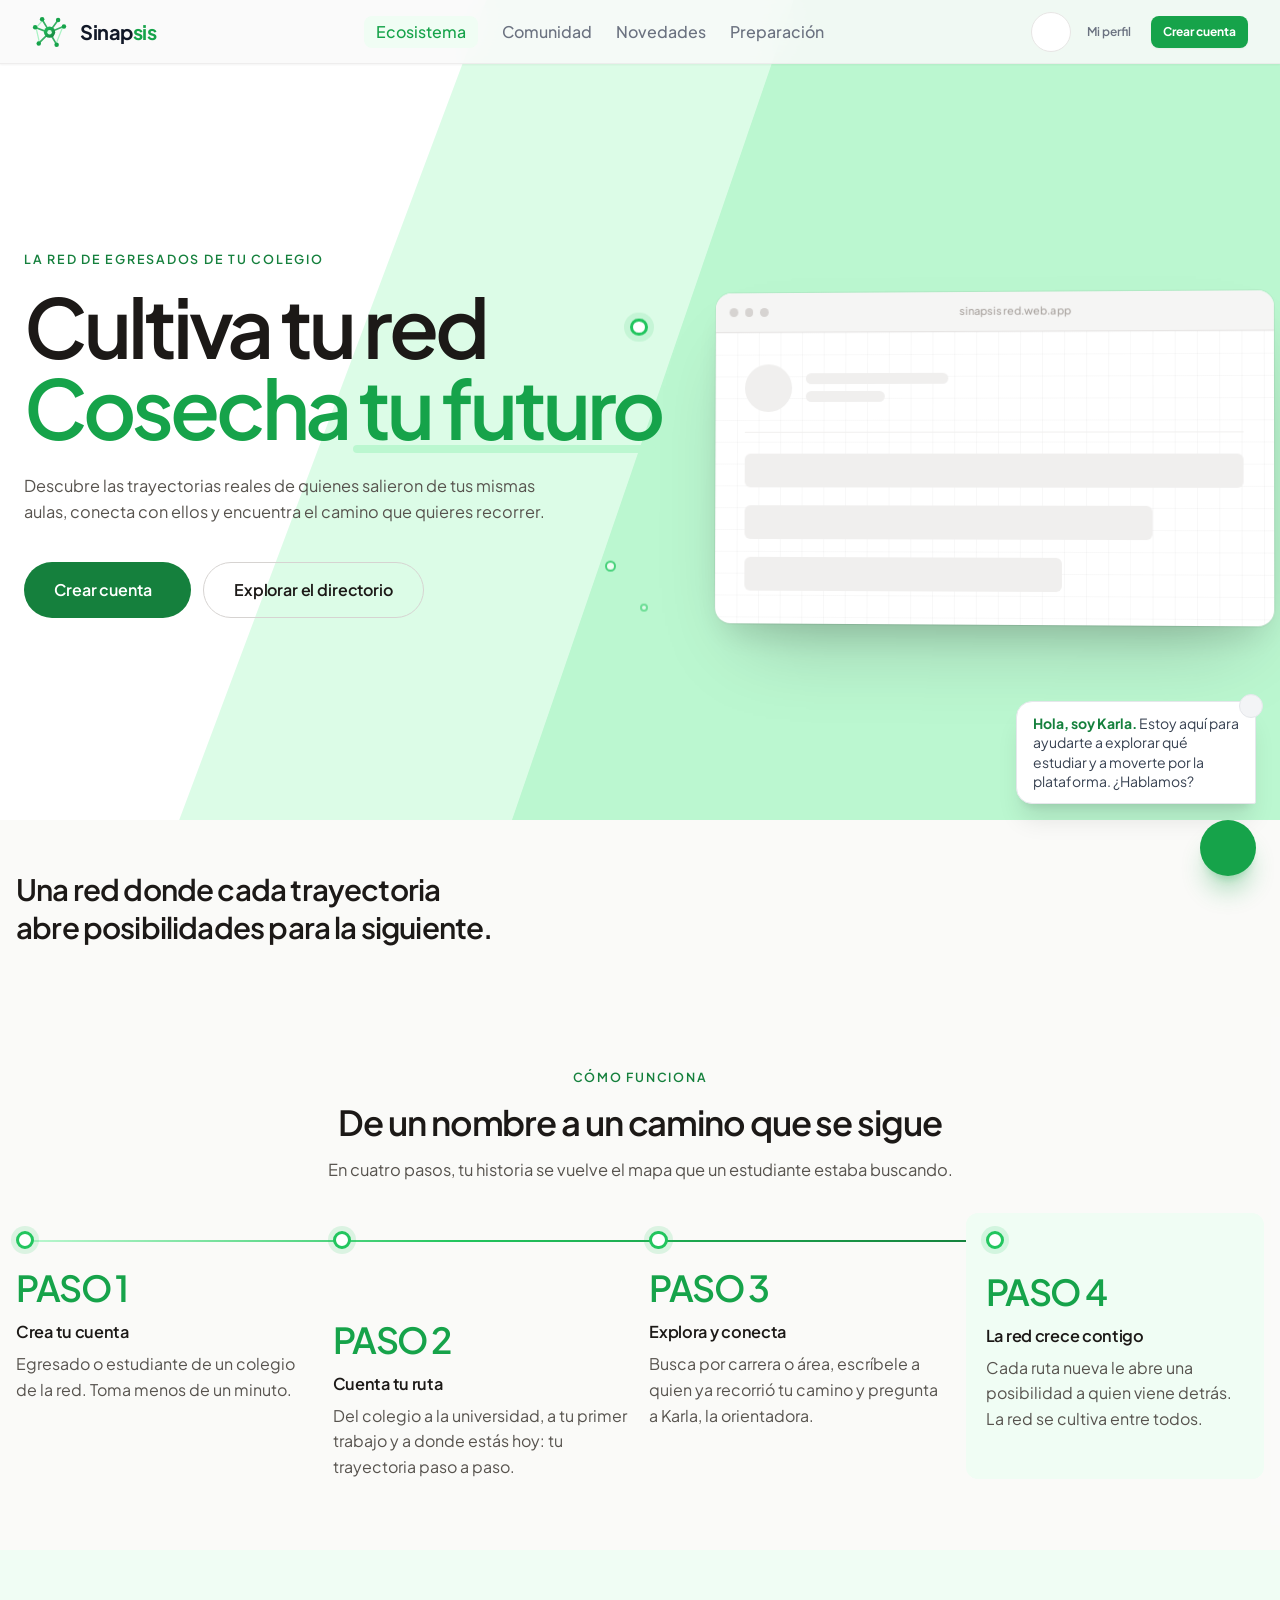
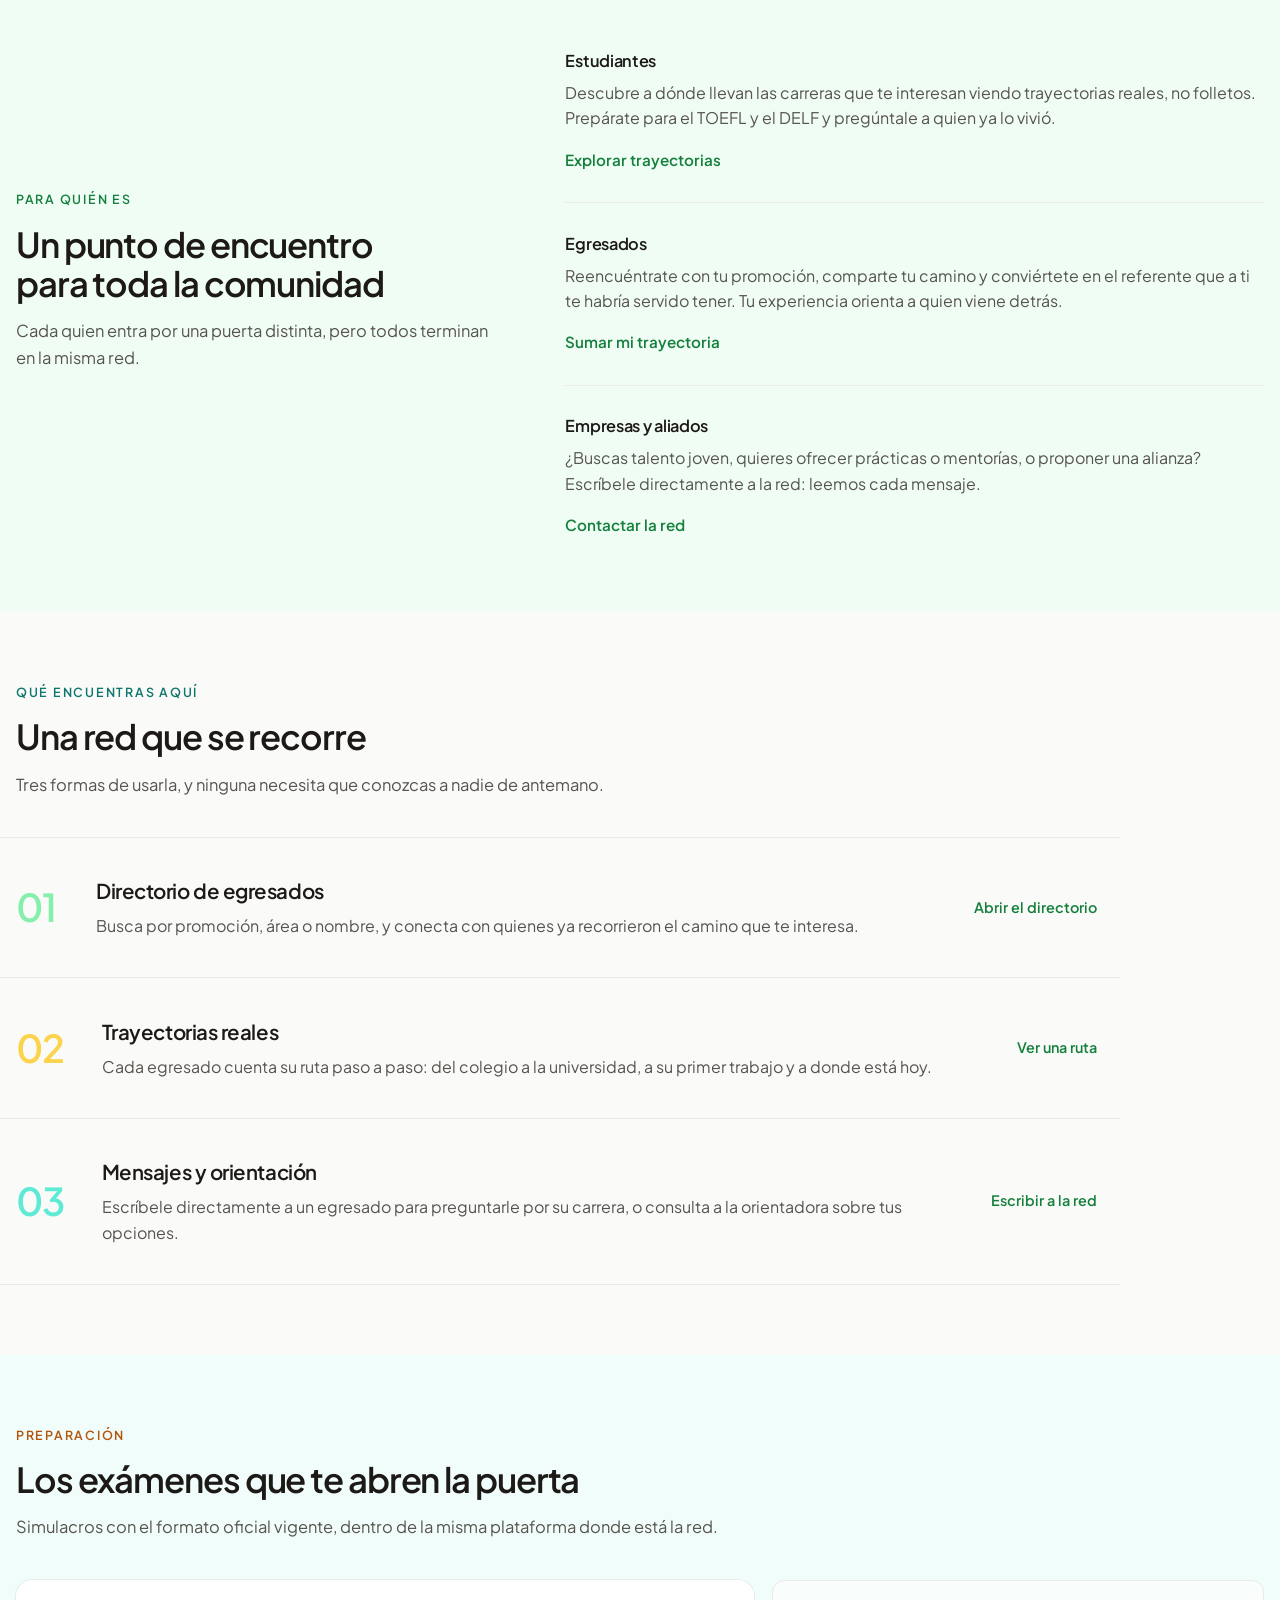
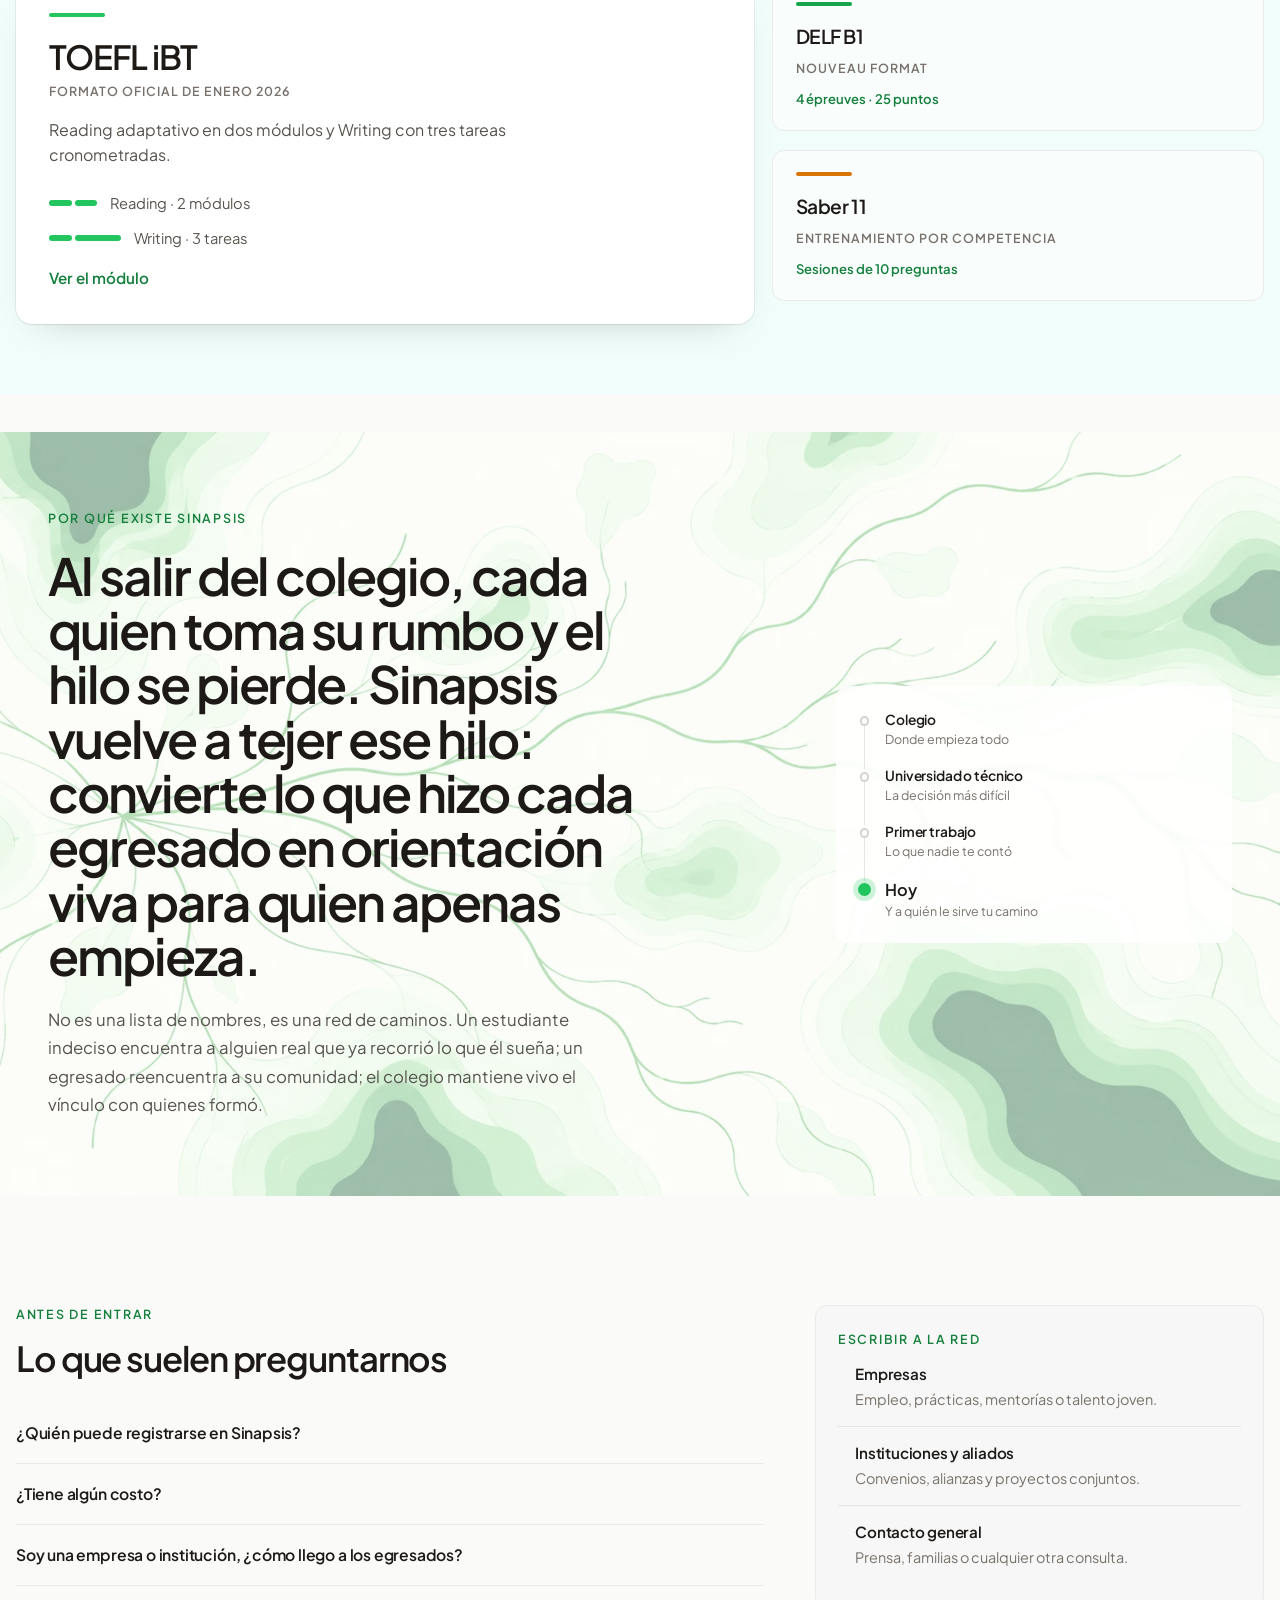
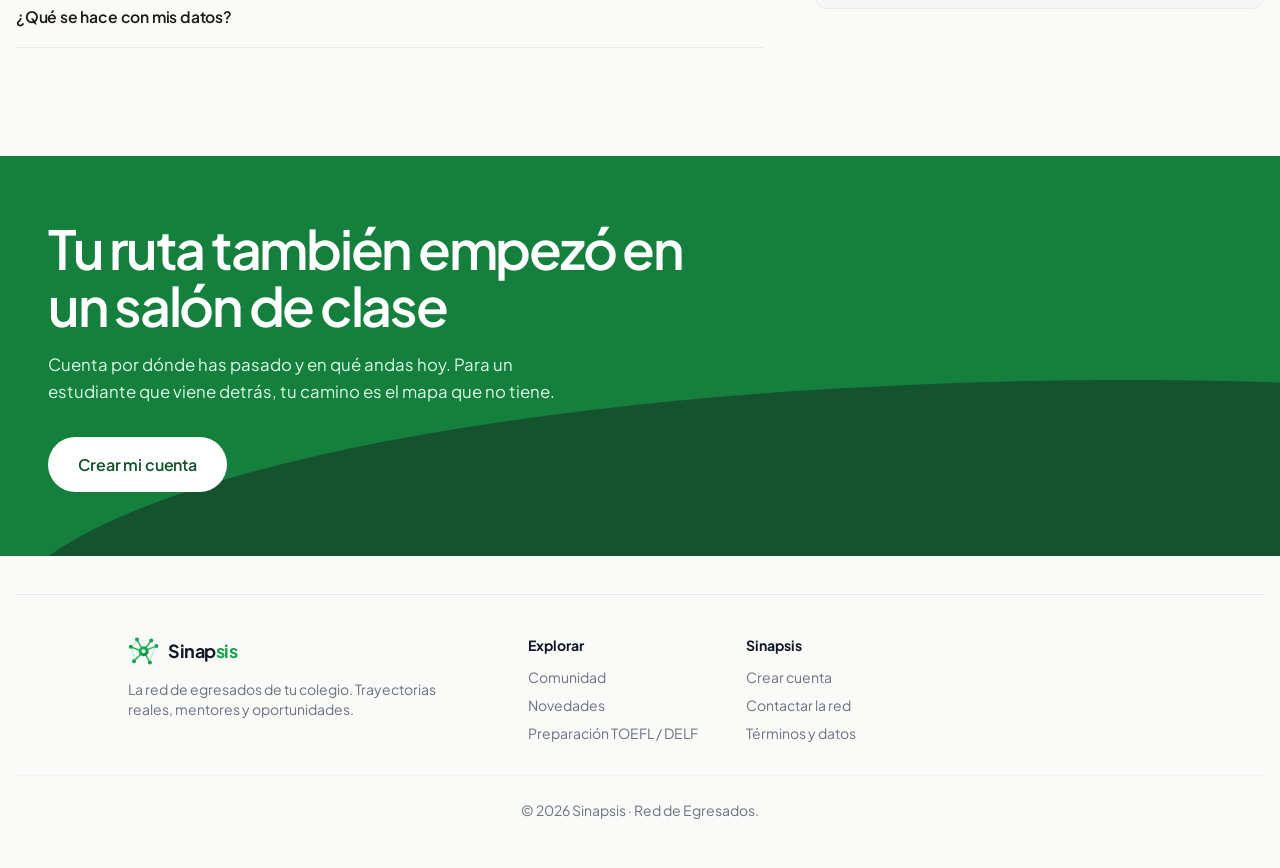
==== commit 72bf73d2: "El modo oscuro: una sola temperatura en toda la web Arreglar solo la portada movio el corte de sitio" ====
--- a/index.html
+++ b/index.html
@@ -1425,7 +1425,7 @@
     </div>
 
     <!-- Firebase (compat para script clásico) -->
-    <script src="theme.js?v=10"></script>
+    <script src="theme.js?v=11"></script>
     <script src="https://www.gstatic.com/firebasejs/10.12.4/firebase-app-compat.js"></script>
     <script src="https://www.gstatic.com/firebasejs/10.12.4/firebase-auth-compat.js"></script>
     <script src="https://www.gstatic.com/firebasejs/10.12.4/firebase-firestore-compat.js"></script>
